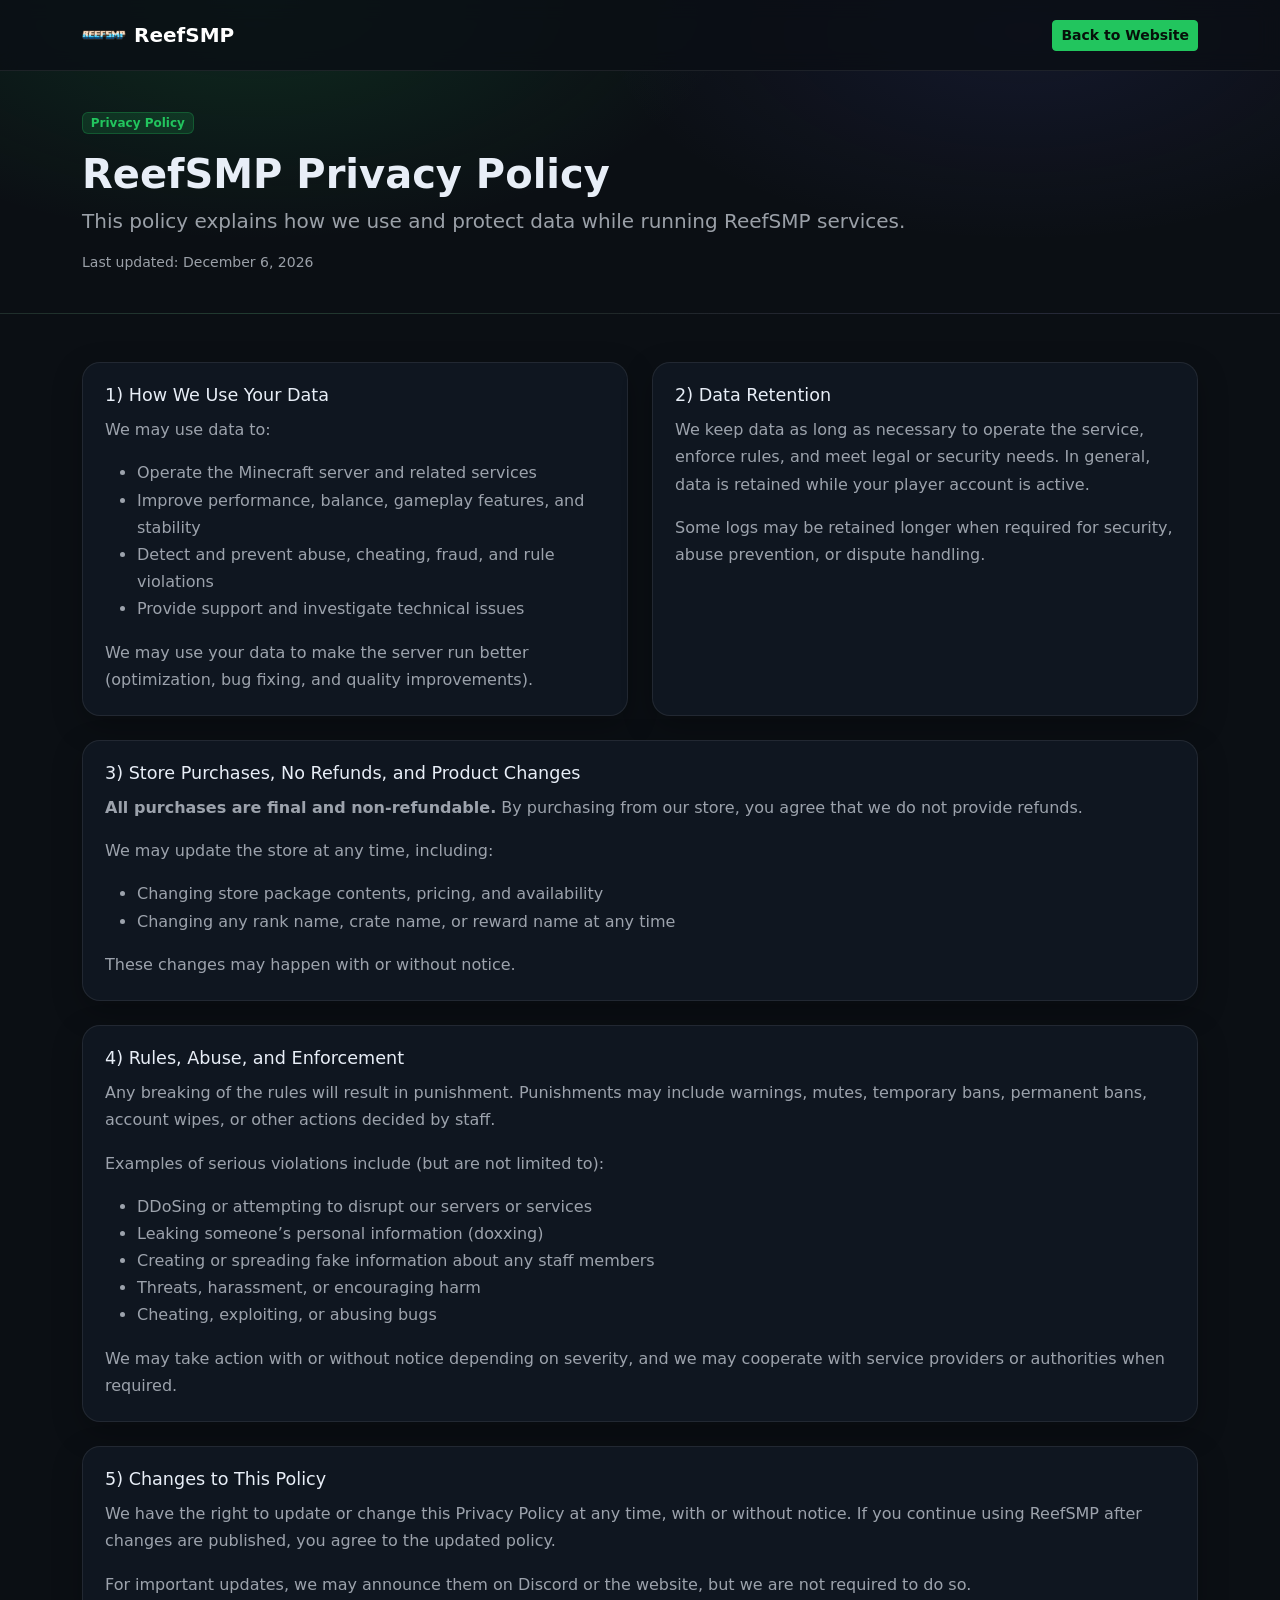
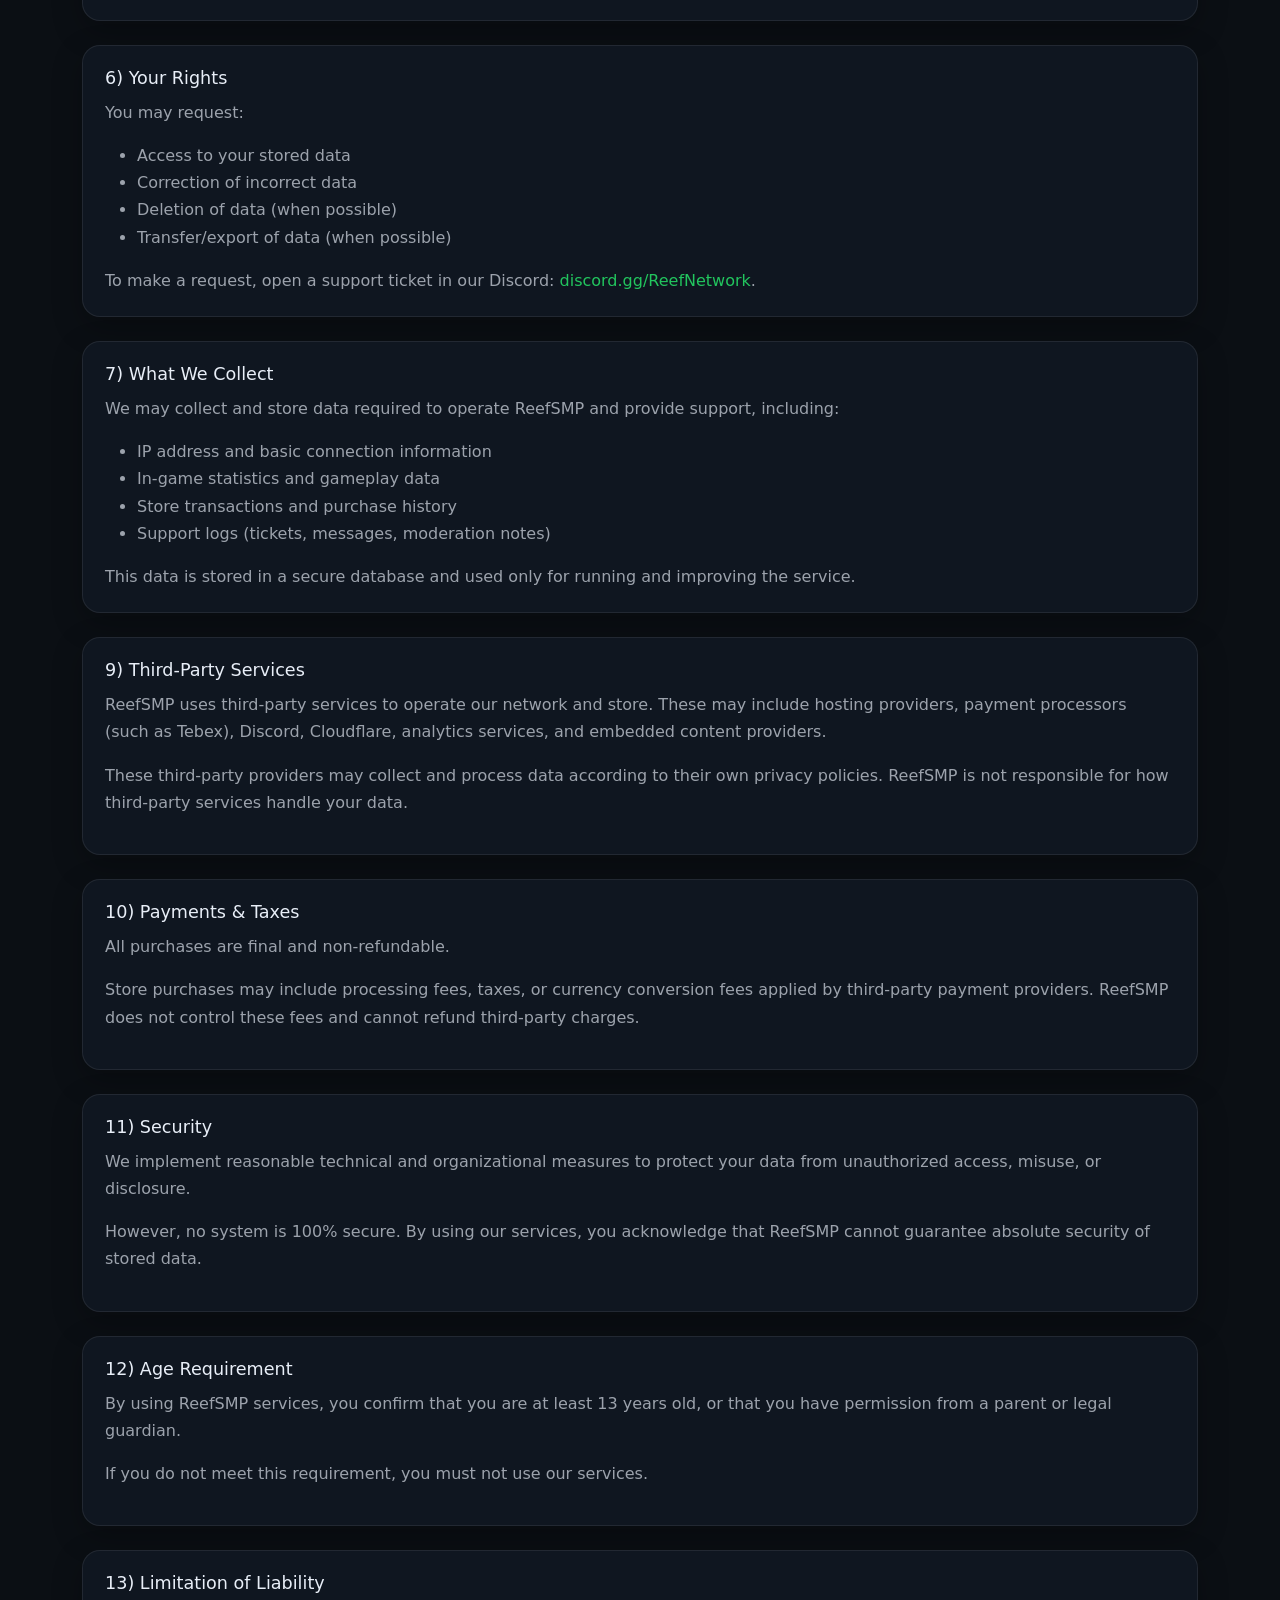
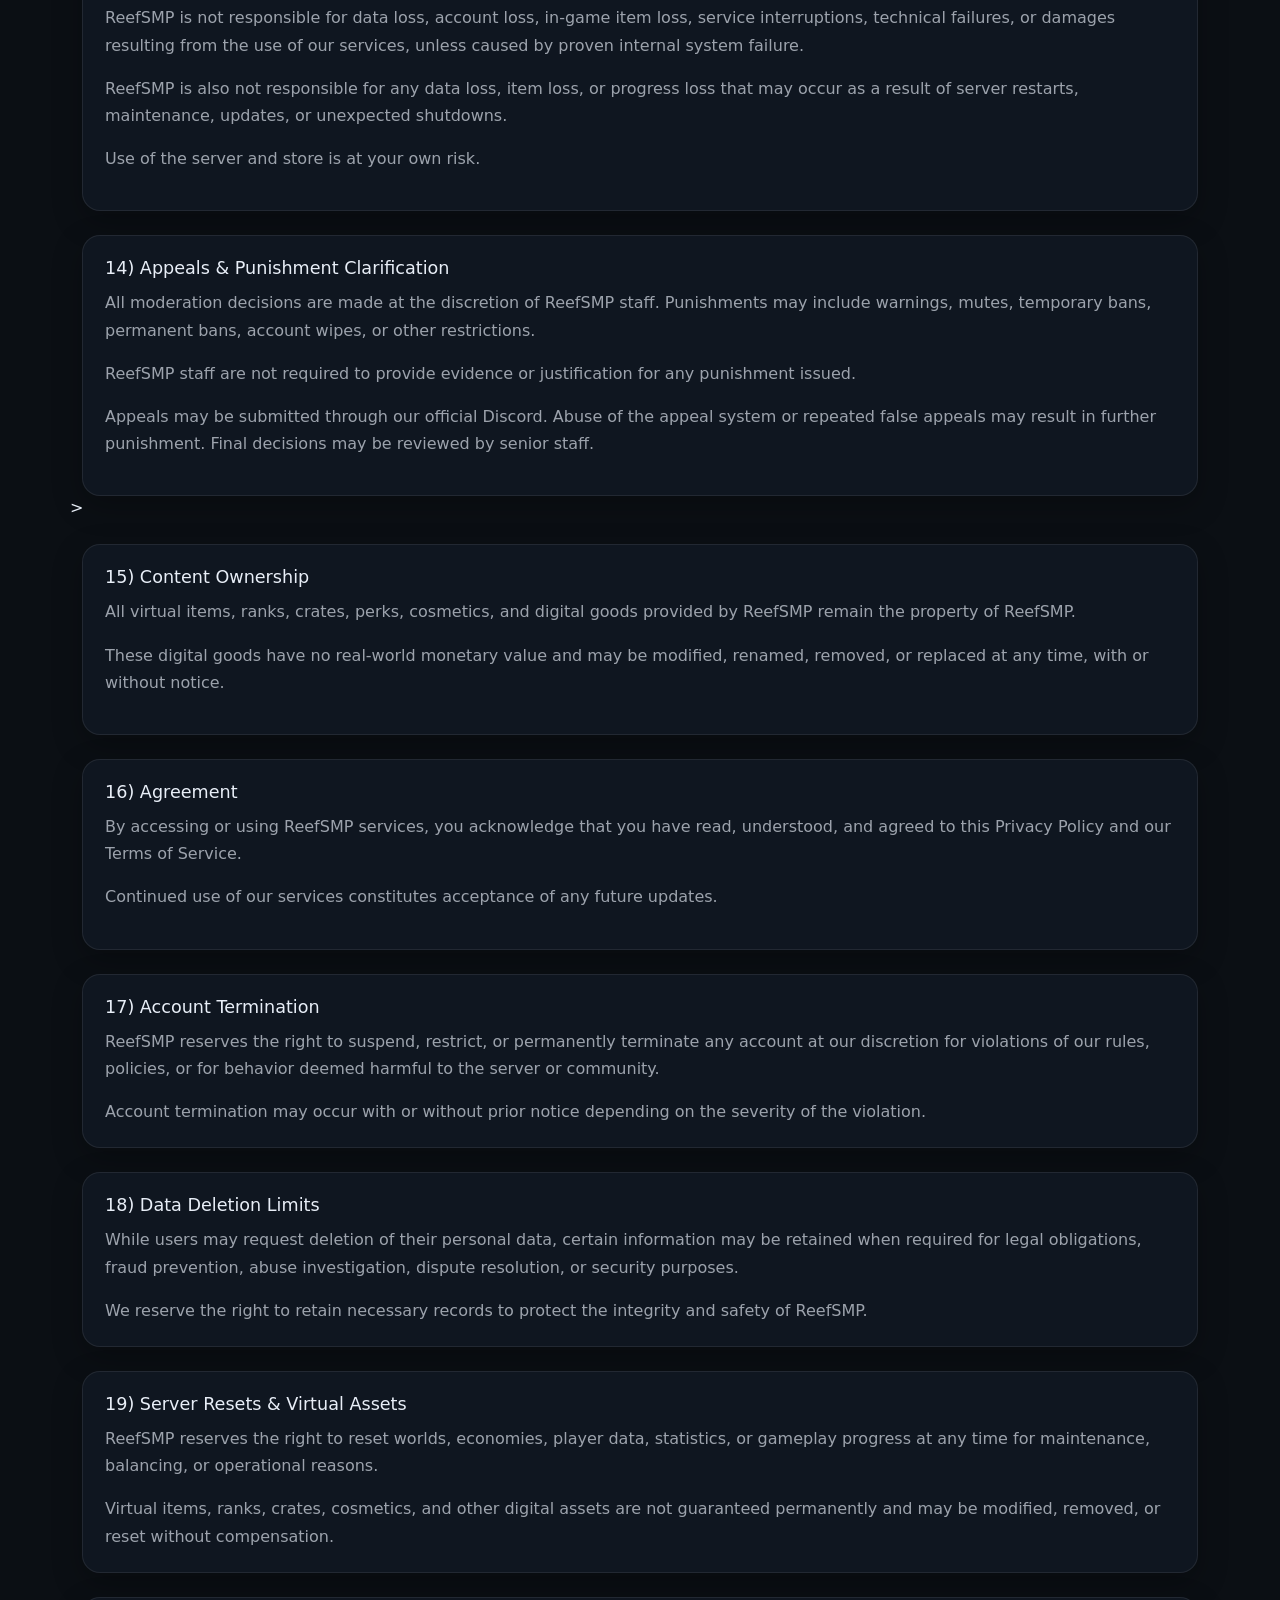
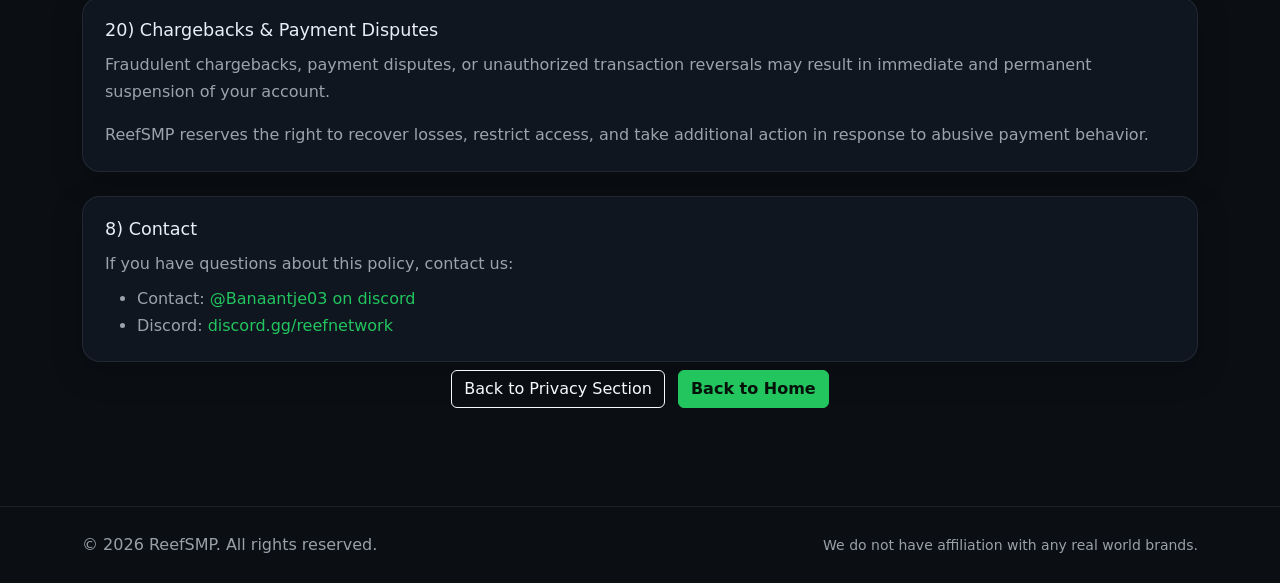
==== PrivacyPolicy.html @ 89f6fa19 "Add files via upload" ====
<!DOCTYPE html>
<html lang="en">
<head>
  <meta charset="UTF-8" />
  <meta name="viewport" content="width=device-width, initial-scale=1" />
  <title>ReefSMP - Privacy Policy</title>
  <meta name="description" content="ReefSMP Privacy Policy - how we collect, use, and protect your data." />
  <link rel="icon" type="image/x-icon" href="favicon.ico" />

  <!-- Bootstrap -->
  <link href="https://cdn.jsdelivr.net/npm/bootstrap@5.3.3/dist/css/bootstrap.min.css" rel="stylesheet"
    integrity="sha384-QWTKZyjpPEjISv5WaRU9OFeRpok6YctnYmDr5pNlyT2bRjXh0JMhjY6hW+ALEwIH" crossorigin="anonymous" />

  <style>
    :root{
      --bg:#0b0f14;
      --card:#0f1620;
      --text:#e8eef7;
      --muted:rgba(232,238,247,.65);
      --border:rgba(255,255,255,.08);
      --accent:#22c55e; /* change accent color here */
    }

    body{
      background: var(--bg);
      color: var(--text);
      font-family: system-ui, -apple-system, Segoe UI, Roboto, Arial, sans-serif;
    }

    .navbar-custom{
      background: rgba(10,14,20,.8);
      backdrop-filter: blur(10px);
      border-bottom: 1px solid var(--border);
    }

    .logo-img{
      width: 44px;
      height: 44px;
      border-radius: 12px;
    }

    .page-header{
      padding: 110px 0 40px;
      background: radial-gradient(800px 400px at 20% 0%, rgba(34,197,94,.15), transparent 60%),
                  radial-gradient(700px 350px at 80% 10%, rgba(99,102,241,.10), transparent 60%);
      border-bottom: 1px solid var(--border);
    }

    .lead-muted{
      color: var(--muted);
    }

    .policy-card{
      background: var(--card);
      border: 1px solid var(--border);
      border-radius: 18px;
      padding: 22px;
      box-shadow: 0 10px 30px rgba(0,0,0,.25);
    }

    .policy-card h3{
      font-size: 1.1rem;
      margin-bottom: 10px;
    }

    .policy-card p, .policy-card li{
      color: var(--muted);
      line-height: 1.7;
    }

    .badge-accent{
      background: rgba(34,197,94,.15);
      color: var(--accent);
      border: 1px solid rgba(34,197,94,.25);
      font-weight: 600;
    }

    a{
      color: var(--accent);
      text-decoration: none;
    }
    a:hover{ text-decoration: underline; }

    .btn-accent{
      background: var(--accent);
      border-color: var(--accent);
      color: #06110a;
      font-weight: 700;
    }
    .btn-accent:hover{
      filter: brightness(.95);
      color: #06110a;
    }

    footer{
      border-top: 1px solid var(--border);
      color: var(--muted);
      padding: 26px 0;
      margin-top: 50px;
    }
  </style>
</head>

<body>
  <!-- Simple Navbar -->
  <nav class="navbar navbar-expand-lg navbar-dark fixed-top navbar-custom">
    <div class="container">
      <a class="navbar-brand d-flex align-items-center gap-2" href="index.html">
        <img src="256x256tblogo.png" class="logo-img" alt="ReefSMP Logo" />
        <span class="fw-bold">ReefSMP</span>
      </a>

    <div class="ms-auto">
      <a class="btn btn-accent btn-sm" href="https://Reefsmp.net">Back to Website</a>
      </div>
    </div>
  </nav>

  <!-- Header -->
  <header class="page-header">
    <div class="container">
      <span class="badge badge-accent mb-3">Privacy Policy</span>
      <h1 class="display-6 fw-bold mb-2">ReefSMP Privacy Policy</h1>
      <p class="lead lead-muted mb-0">
        This policy explains how we use and protect data while running ReefSMP services.
      </p>
      <p class="small lead-muted mt-3 mb-0">
        Last updated: <span id="lastUpdated"></span>
      </p>
    </div>
  </header>

  <!-- Content -->
  <main class="container py-5">
    <div class="row g-4">

      <div class="col-lg-6">
        <div class="policy-card h-100">
          <h3>1) How We Use Your Data</h3>
          <p>We may use data to:</p>
          <ul>
            <li>Operate the Minecraft server and related services</li>
            <li>Improve performance, balance, gameplay features, and stability</li>
            <li>Detect and prevent abuse, cheating, fraud, and rule violations</li>
            <li>Provide support and investigate technical issues</li>
          </ul>
          <p class="mb-0">
            We may use your data to make the server run better (optimization, bug fixing, and quality improvements).
          </p>
        </div>
      </div>

      <div class="col-lg-6">
        <div class="policy-card h-100">
          <h3>2) Data Retention</h3>
          <p>
            We keep data as long as necessary to operate the service, enforce rules, and meet legal or security needs.
            In general, data is retained while your player account is active.
          </p>
          <p class="mb-0">
            Some logs may be retained longer when required for security, abuse prevention, or dispute handling.
          </p>
        </div>
      </div>

      <div class="col-12">
        <div class="policy-card">
          <h3>3) Store Purchases, No Refunds, and Product Changes</h3>
          <p>
            <strong>All purchases are final and non-refundable.</strong>
            By purchasing from our store, you agree that we do not provide refunds.
          </p>
          <p>We may update the store at any time, including:</p>
          <ul>
            <li>Changing store package contents, pricing, and availability</li>
            <li>Changing any rank name, crate name, or reward name at any time</li>
          </ul>
          <p class="mb-0">
            These changes may happen with or without notice.
          </p>
        </div>
      </div>

      <div class="col-12">
        <div class="policy-card">
          <h3>4) Rules, Abuse, and Enforcement</h3>
          <p>
            Any breaking of the rules will result in punishment. Punishments may include warnings, mutes, temporary bans,
            permanent bans, account wipes, or other actions decided by staff.
          </p>
          <p>Examples of serious violations include (but are not limited to):</p>
          <ul>
            <li>DDoSing or attempting to disrupt our servers or services</li>
            <li>Leaking someone’s personal information (doxxing)</li>
            <li>Creating or spreading fake information about any staff members</li>
            <li>Threats, harassment, or encouraging harm</li>
            <li>Cheating, exploiting, or abusing bugs</li>
          </ul>
          <p class="mb-0">
            We may take action with or without notice depending on severity, and we may cooperate with service providers
            or authorities when required.
          </p>
        </div>
      </div>

      <div class="col-12">
        <div class="policy-card">
          <h3>5) Changes to This Policy</h3>
          <p>
            We have the right to update or change this Privacy Policy at any time, with or without notice.
            If you continue using ReefSMP after changes are published, you agree to the updated policy.
          </p>
          <p class="mb-0">
            For important updates, we may announce them on Discord or the website, but we are not required to do so.
          </p>
        </div>
      </div>

      <div class="col-12">
        <div class="policy-card">
          <h3>6) Your Rights</h3>
          <p>You may request:</p>
          <ul>
            <li>Access to your stored data</li>
            <li>Correction of incorrect data</li>
            <li>Deletion of data (when possible)</li>
            <li>Transfer/export of data (when possible)</li>
          </ul>
          <p class="mb-0">
            To make a request, open a support ticket in our Discord:
            <a href="https://discord.gg/reefnetwork" target="_blank" rel="noopener">discord.gg/ReefNetwork</a>.
          </p>
        </div>
      </div>

      <!-- COLLECT DATA IS LAST -->
      <div class="col-12">
        <div class="policy-card">
          <h3>7) What We Collect</h3>
          <p>
            We may collect and store data required to operate ReefSMP and provide support, including:
          </p>
          <ul>
            <li>IP address and basic connection information</li>
            <li>In-game statistics and gameplay data</li>
            <li>Store transactions and purchase history</li>
            <li>Support logs (tickets, messages, moderation notes)</li>
          </ul>
          <p class="mb-0">
            This data is stored in a secure database and used only for running and improving the service.
          </p>
        </div>
      </div>

<!-- Third-Party Services -->
<div class="col-12">
    <div class="policy-card">
        <h3>9) Third-Party Services</h3>
        <p>
            ReefSMP uses third-party services to operate our network and store. These may include
            hosting providers, payment processors (such as Tebex), Discord, Cloudflare,
            analytics services, and embedded content providers.
        </p>
        <p>
            These third-party providers may collect and process data according to their own privacy policies.
            ReefSMP is not responsible for how third-party services handle your data.
        </p>
    </div>
</div>

<!-- Payments & Taxes -->
<div class="col-12">
    <div class="policy-card">
        <h3>10) Payments & Taxes</h3>
        <p>
            All purchases are final and non-refundable.
        </p>
        <p>
            Store purchases may include processing fees, taxes, or currency conversion fees
            applied by third-party payment providers. ReefSMP does not control these fees
            and cannot refund third-party charges.
        </p>
    </div>
</div>

<!-- Security -->
<div class="col-12">
    <div class="policy-card">
        <h3>11) Security</h3>
        <p>
            We implement reasonable technical and organizational measures to protect your data
            from unauthorized access, misuse, or disclosure.
        </p>
        <p>
            However, no system is 100% secure. By using our services, you acknowledge that
            ReefSMP cannot guarantee absolute security of stored data.
        </p>
    </div>
</div>

<!-- Age Requirement -->
<div class="col-12">
    <div class="policy-card">
        <h3>12) Age Requirement</h3>
        <p>
            By using ReefSMP services, you confirm that you are at least 13 years old,
            or that you have permission from a parent or legal guardian.
        </p>
        <p>
            If you do not meet this requirement, you must not use our services.
        </p>
    </div>
</div>

<!-- Limitation of Liability -->
<div class="col-12">
    <div class="policy-card">
        <h3>13) Limitation of Liability</h3>
        <p>
            ReefSMP is not responsible for data loss, account loss, in-game item loss,
            service interruptions, technical failures, or damages resulting from the use
            of our services, unless caused by proven internal system failure.
        </p>
        <p>
            ReefSMP is also not responsible for any data loss, item loss, or progress loss
            that may occur as a result of server restarts, maintenance, updates, or
            unexpected shutdowns.
        </p>
        <p>
            Use of the server and store is at your own risk.
        </p>
    </div>
</div>

<!-- Appeal Clarification -->
<div class="col-12">
    <div class="policy-card">
        <h3>14) Appeals & Punishment Clarification</h3>
        <p>
            All moderation decisions are made at the discretion of ReefSMP staff.
            Punishments may include warnings, mutes, temporary bans, permanent bans,
            account wipes, or other restrictions.
        </p>
        <p>
            ReefSMP staff are not required to provide evidence or justification for any punishment issued.
        </p>
        <p>
            Appeals may be submitted through our official Discord.
            Abuse of the appeal system or repeated false appeals may result in further punishment.
            Final decisions may be reviewed by senior staff.
        </p>
    </div>
</div>>

<!-- Content Ownership -->
<div class="col-12">
    <div class="policy-card">
        <h3>15) Content Ownership</h3>
        <p>
            All virtual items, ranks, crates, perks, cosmetics, and digital goods
            provided by ReefSMP remain the property of ReefSMP.
        </p>
        <p>
            These digital goods have no real-world monetary value and may be modified,
            renamed, removed, or replaced at any time, with or without notice.
        </p>
    </div>
</div>

<!-- Agreement -->
<div class="col-12">
    <div class="policy-card">
        <h3>16) Agreement</h3>
        <p>
            By accessing or using ReefSMP services, you acknowledge that you have read,
            understood, and agreed to this Privacy Policy and our Terms of Service.
        </p>
        <p>
            Continued use of our services constitutes acceptance of any future updates.
        </p>
    </div>
</div>

<!-- Account Termination Clause -->
<div class="col-12">
    <div class="policy-card">
        <h3>17) Account Termination</h3>
        <p>
            ReefSMP reserves the right to suspend, restrict, or permanently terminate
            any account at our discretion for violations of our rules, policies,
            or for behavior deemed harmful to the server or community.
        </p>
        <p class="mb-0">
            Account termination may occur with or without prior notice depending on the severity of the violation.
        </p>
    </div>
</div>

<!-- Data Deletion Limits -->
<div class="col-12">
    <div class="policy-card">
        <h3>18) Data Deletion Limits</h3>
        <p>
            While users may request deletion of their personal data, certain information
            may be retained when required for legal obligations, fraud prevention,
            abuse investigation, dispute resolution, or security purposes.
        </p>
        <p class="mb-0">
            We reserve the right to retain necessary records to protect the integrity and safety of ReefSMP.
        </p>
    </div>
</div>

<!-- Server Resets / Virtual Asset Disclaimer -->
<div class="col-12">
    <div class="policy-card">
        <h3>19) Server Resets & Virtual Assets</h3>
        <p>
            ReefSMP reserves the right to reset worlds, economies, player data,
            statistics, or gameplay progress at any time for maintenance,
            balancing, or operational reasons.
        </p>
        <p class="mb-0">
            Virtual items, ranks, crates, cosmetics, and other digital assets are not guaranteed permanently
            and may be modified, removed, or reset without compensation.
        </p>
    </div>
</div>

<!-- Chargebacks Protection -->
<div class="col-12">
    <div class="policy-card">
        <h3>20) Chargebacks & Payment Disputes</h3>
        <p>
            Fraudulent chargebacks, payment disputes, or unauthorized transaction reversals
            may result in immediate and permanent suspension of your account.
        </p>
        <p class="mb-0">
            ReefSMP reserves the right to recover losses, restrict access,
            and take additional action in response to abusive payment behavior.
        </p>
    </div>
</div>

      <div class="col-12">
        <div class="policy-card">
          <h3>8) Contact</h3>
          <p class="mb-2">If you have questions about this policy, contact us:</p>
          <ul class="mb-0">
            <li>Contact: <a href="https://discord.gg/reefnetwork">@Banaantje03 on discord</a></li>
            <li>Discord: <a href="https://discord.gg/reefnetwork" target="_blank" rel="noopener">discord.gg/reefnetwork</a></li>
          </ul>
        </div>
      </div>

      <div class="col-12 text-center mt-2">
        <a class="btn btn-outline-light me-2" href="index.html#privacy">Back to Privacy Section</a>
        <a class="btn btn-accent" href="index.html">Back to Home</a>
      </div>

    </div>
  </main>

  <footer>
    <div class="container d-flex flex-column flex-md-row justify-content-between align-items-center gap-2">
      <div>© 2026 ReefSMP. All rights reserved.</div>
      <div class="small">We do not have affiliation with any real world brands.</div>
    </div>
  </footer>

  <script>
    const d = new Date();
    const opts = { year: 'numeric', month: 'long', day: 'numeric' };
    document.getElementById('lastUpdated').textContent = d.toLocaleDateString(undefined, opts);
  </script>

  <script src="https://cdn.jsdelivr.net/npm/bootstrap@5.3.3/dist/js/bootstrap.bundle.min.js"
    integrity="sha384-YvpcrYf0tY3lHB60NNkmXc5s9fDVZLESaAA55NDzOxhy9GkcIdslK1eN7N6jIeHz"
    crossorigin="anonymous"></script>
<script defer src="https://static.cloudflareinsights.com/beacon.min.js/v8c78df7c7c0f484497ecbca7046644da1771523124516" integrity="sha512-8DS7rgIrAmghBFwoOTujcf6D9rXvH8xm8JQ1Ja01h9QX8EzXldiszufYa4IFfKdLUKTTrnSFXLDkUEOTrZQ8Qg==" data-cf-beacon='{"version":"2024.11.0","token":"279ba35708d74a8dbab5d658e4a09ce2","r":1,"server_timing":{"name":{"cfCacheStatus":true,"cfEdge":true,"cfExtPri":true,"cfL4":true,"cfOrigin":true,"cfSpeedBrain":true},"location_startswith":null}}' crossorigin="anonymous"></script>
</body>
</html>
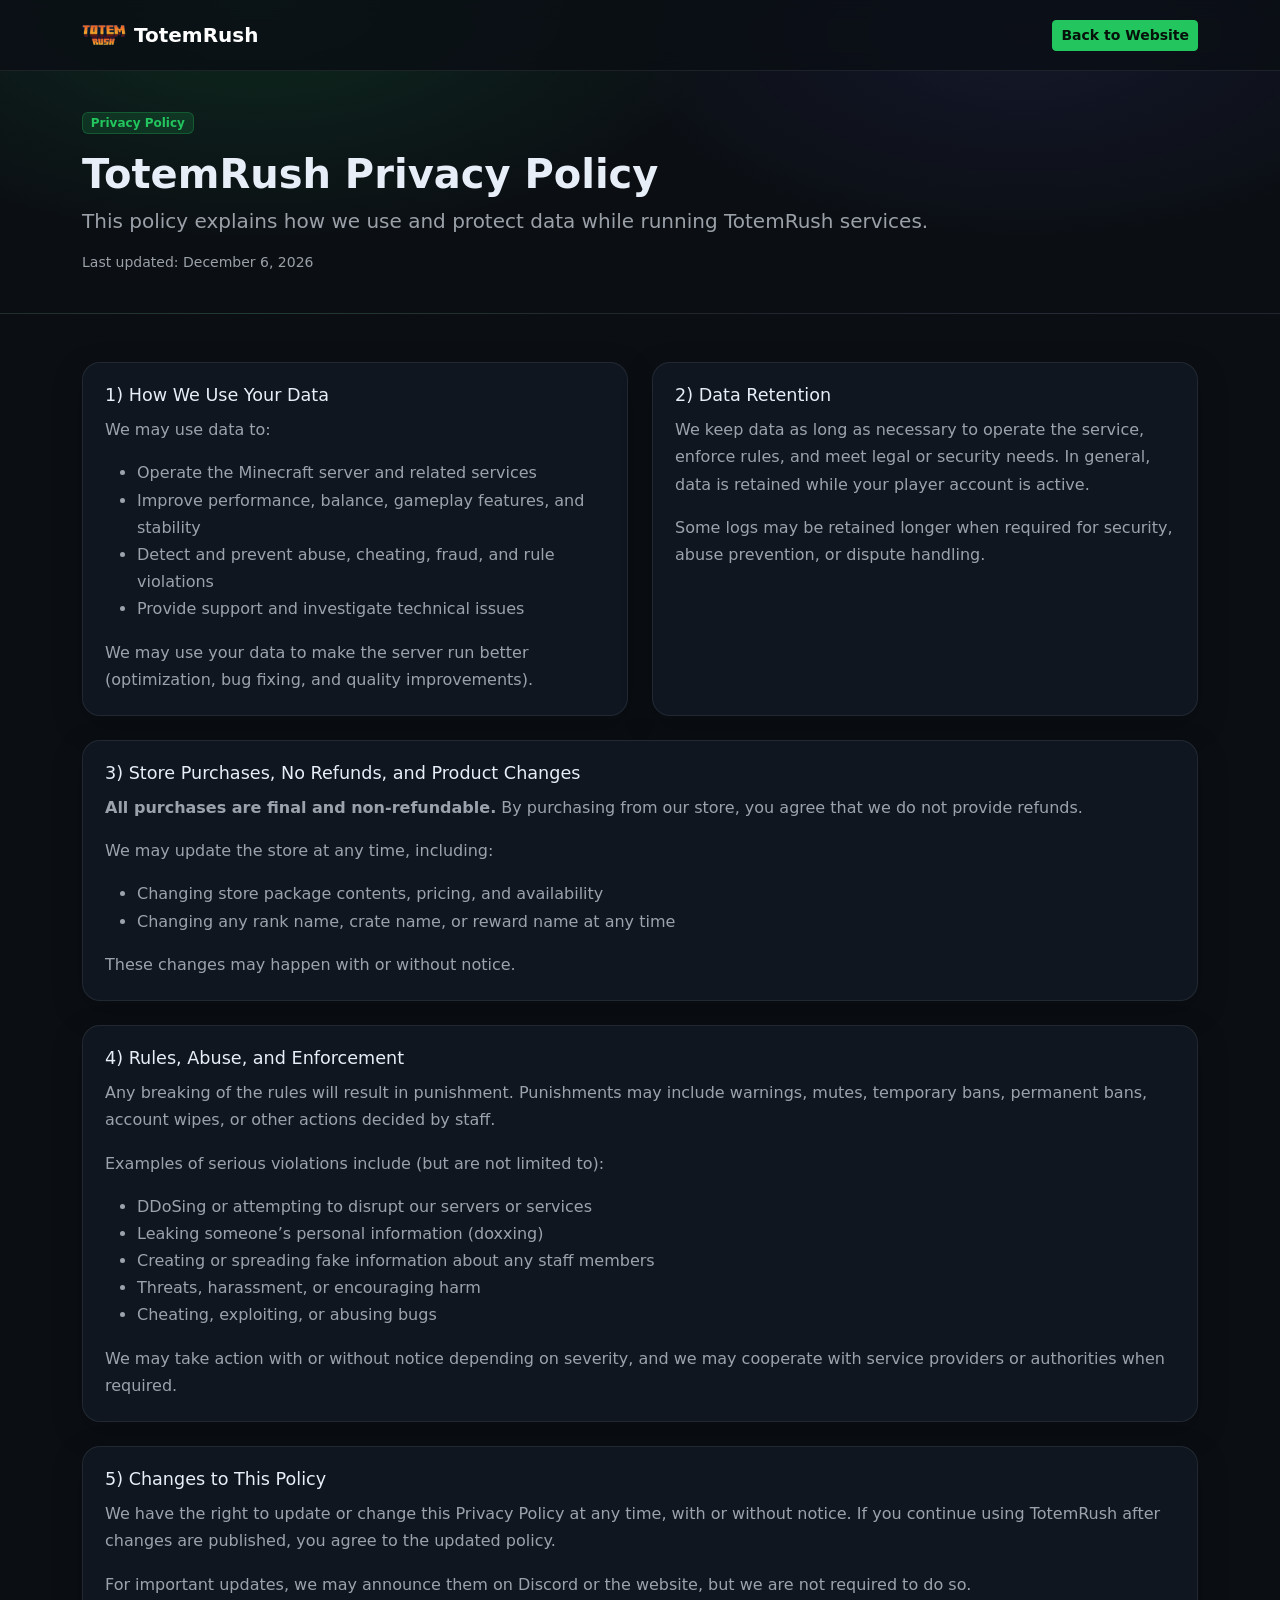
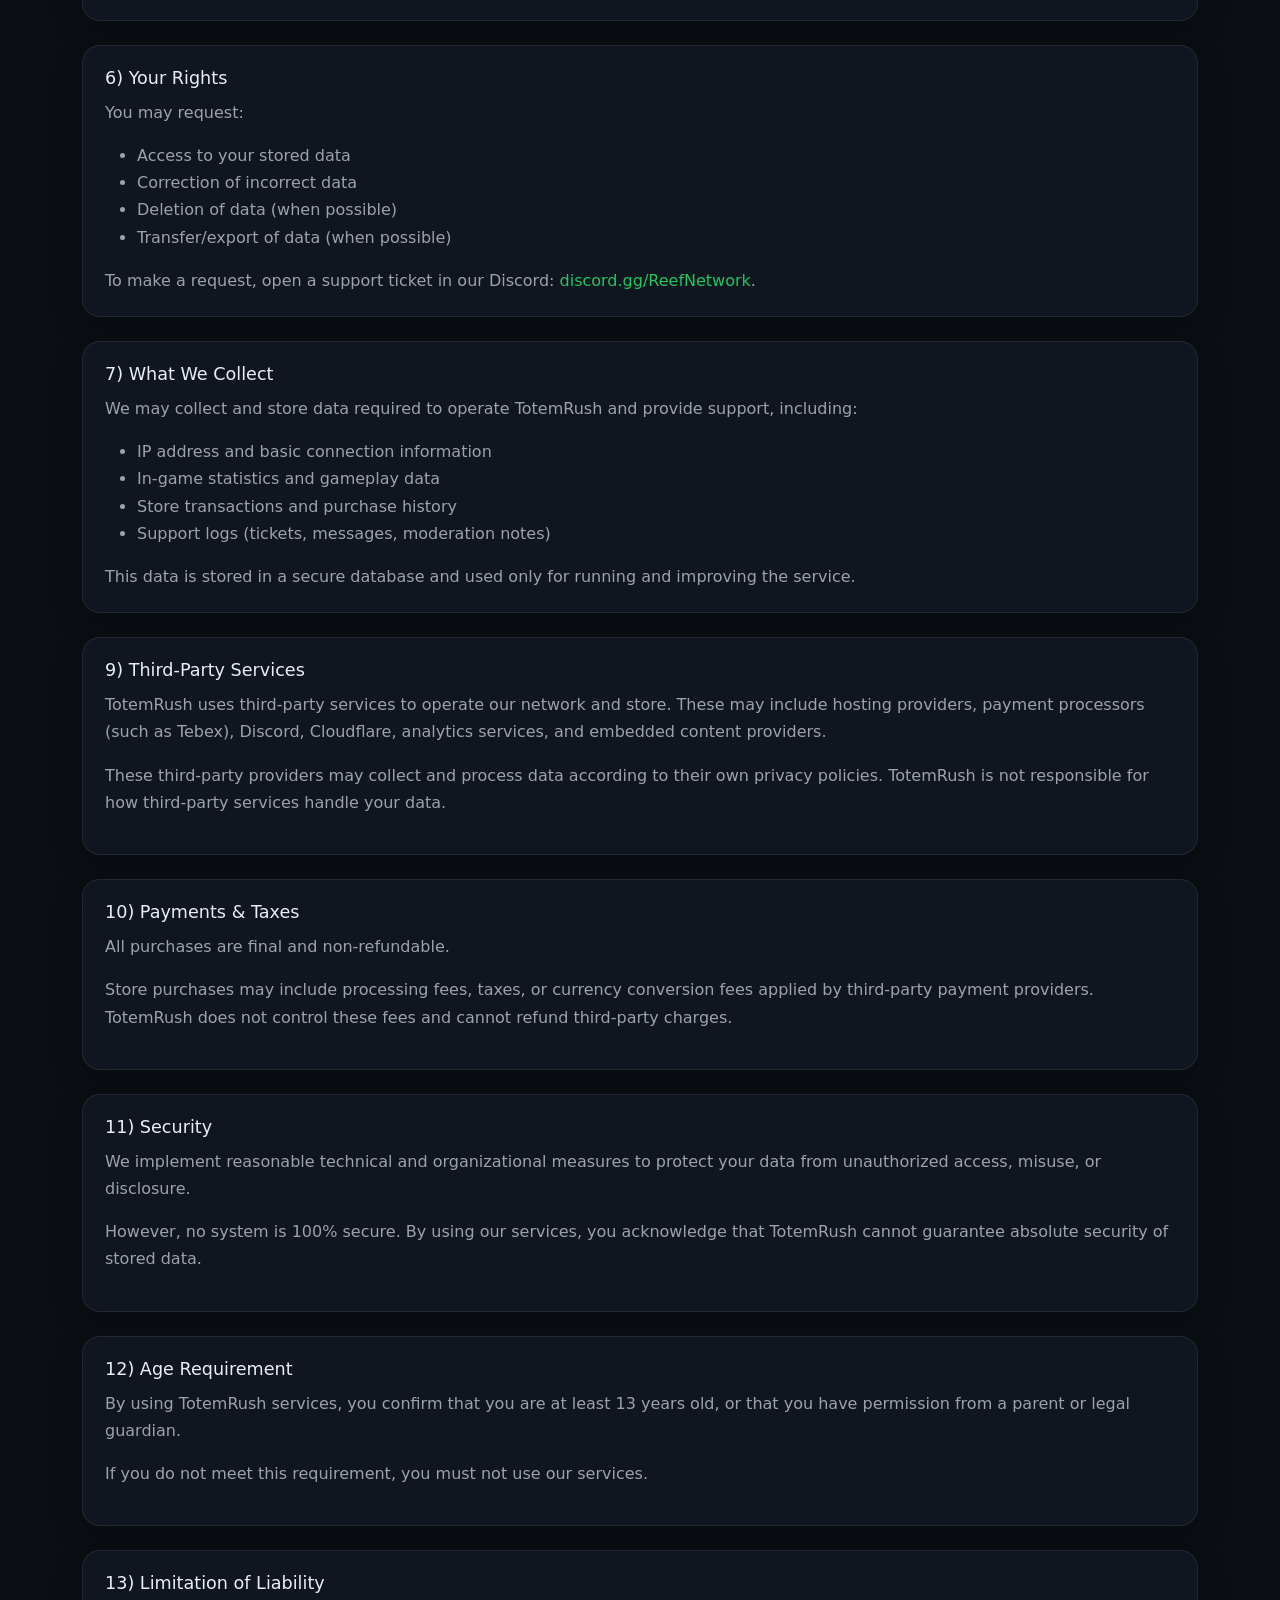
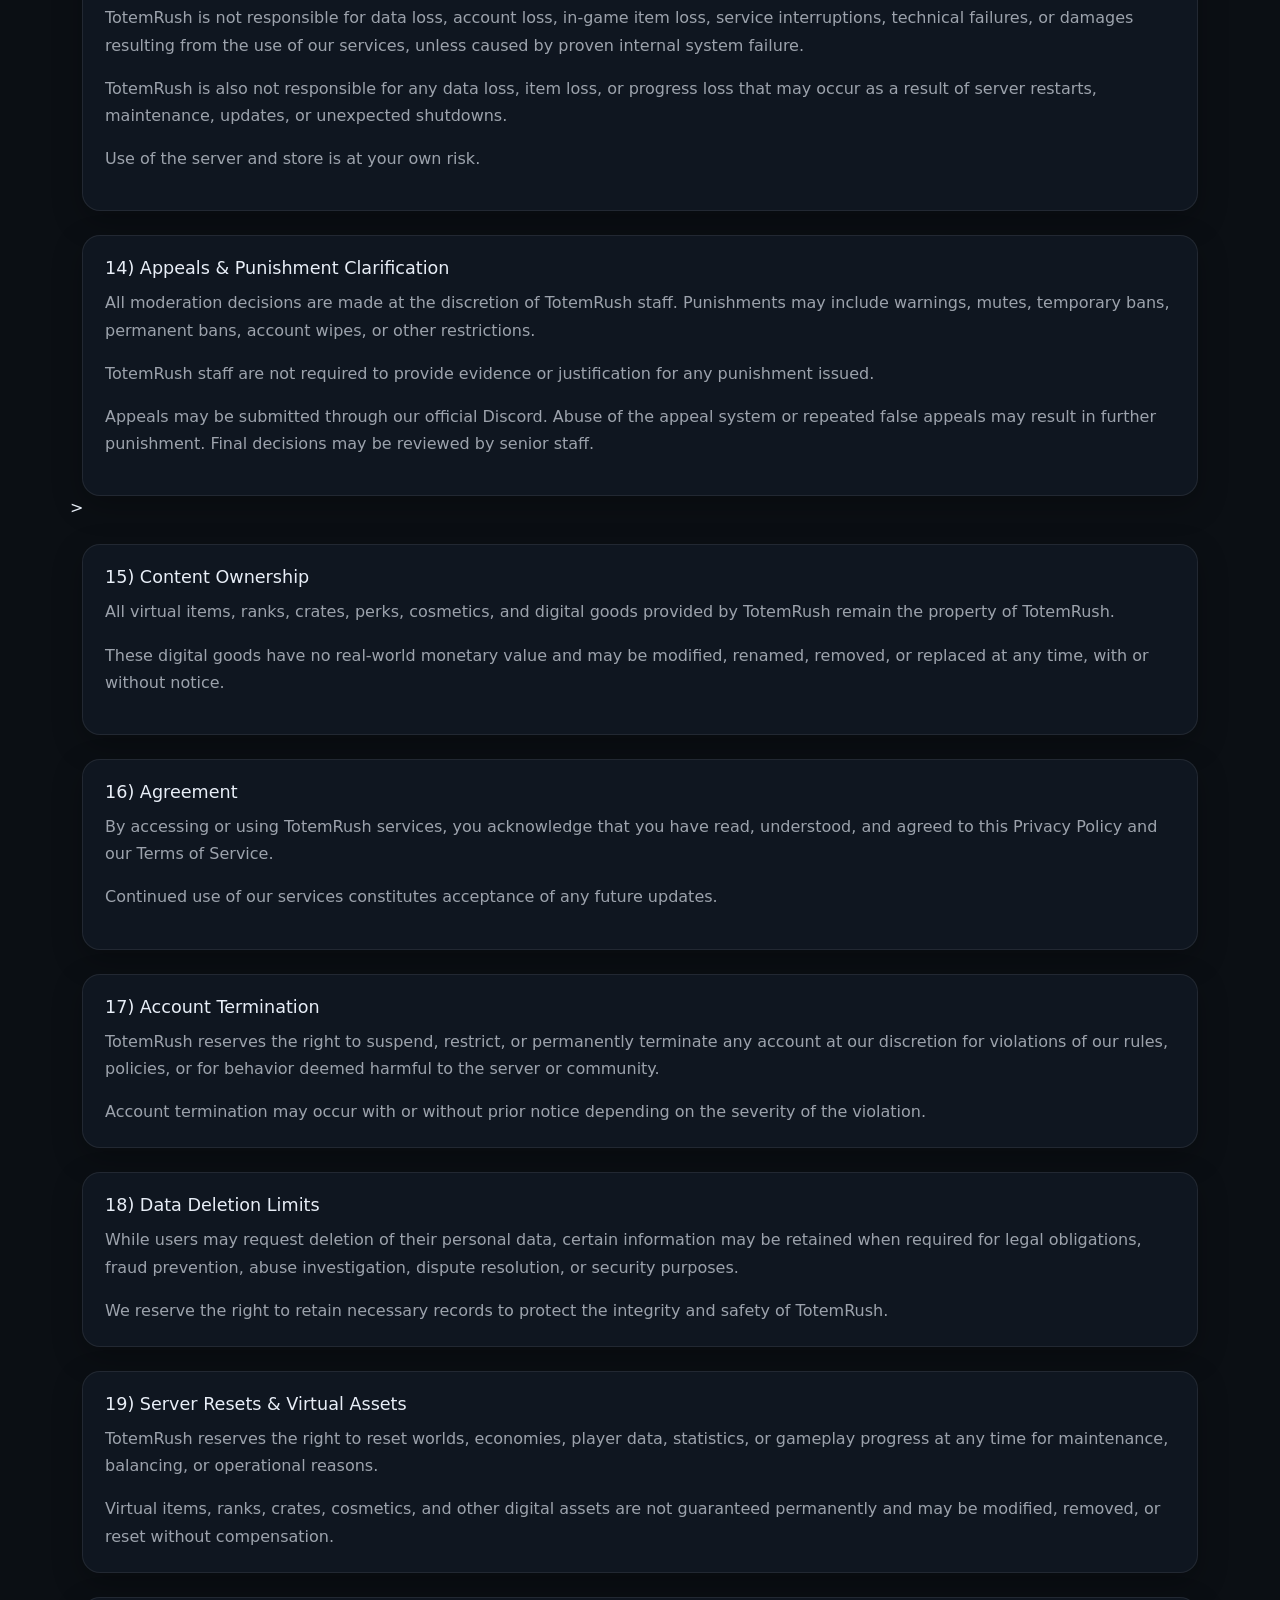
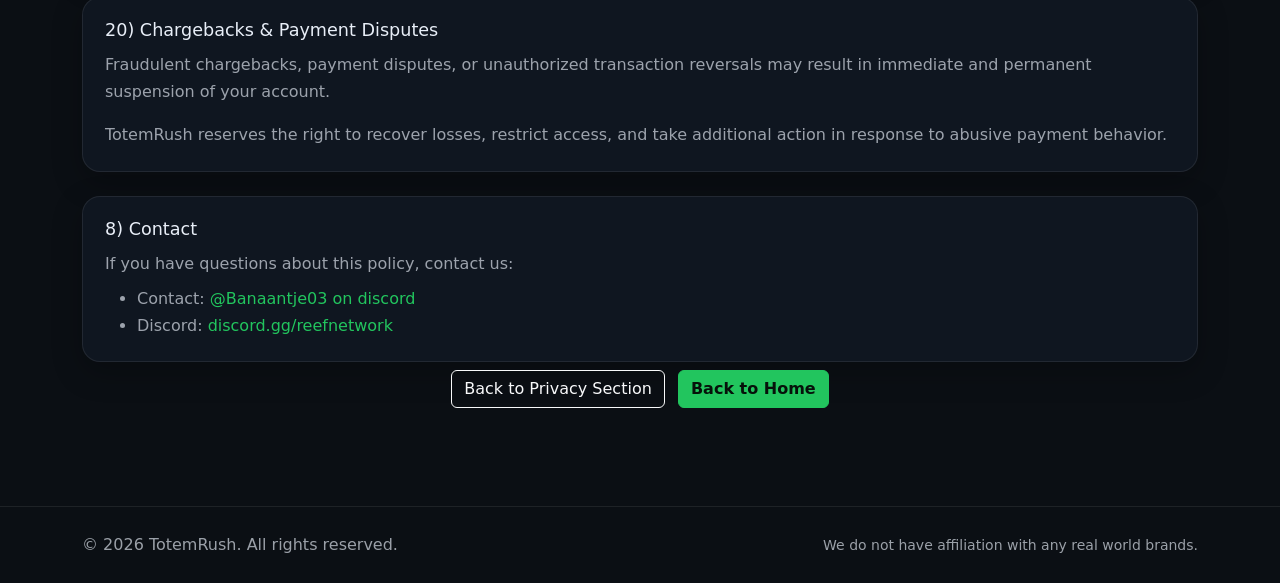
==== commit 5b1107ec: "Update PrivacyPolicy.html" ====
--- a/PrivacyPolicy.html
+++ b/PrivacyPolicy.html
@@ -3,8 +3,8 @@
 <head>
   <meta charset="UTF-8" />
   <meta name="viewport" content="width=device-width, initial-scale=1" />
-  <title>ReefSMP - Privacy Policy</title>
-  <meta name="description" content="ReefSMP Privacy Policy - how we collect, use, and protect your data." />
+  <title>TotemRush - Privacy Policy</title>
+  <meta name="description" content="TotemRush Privacy Policy - how we collect, use, and protect your data." />
   <link rel="icon" type="image/x-icon" href="favicon.ico" />
 
   <!-- Bootstrap -->
@@ -106,12 +106,12 @@
   <nav class="navbar navbar-expand-lg navbar-dark fixed-top navbar-custom">
     <div class="container">
       <a class="navbar-brand d-flex align-items-center gap-2" href="index.html">
-        <img src="256x256tblogo.png" class="logo-img" alt="ReefSMP Logo" />
-        <span class="fw-bold">ReefSMP</span>
+        <img src="256x256tblogo.png" class="logo-img" alt="TotemRush Logo" />
+        <span class="fw-bold">TotemRush</span>
       </a>
 
     <div class="ms-auto">
-      <a class="btn btn-accent btn-sm" href="https://Reefsmp.net">Back to Website</a>
+      <a class="btn btn-accent btn-sm" href="https://TotemRush.net">Back to Website</a>
       </div>
     </div>
   </nav>
@@ -120,9 +120,9 @@
   <header class="page-header">
     <div class="container">
       <span class="badge badge-accent mb-3">Privacy Policy</span>
-      <h1 class="display-6 fw-bold mb-2">ReefSMP Privacy Policy</h1>
+      <h1 class="display-6 fw-bold mb-2">TotemRush Privacy Policy</h1>
       <p class="lead lead-muted mb-0">
-        This policy explains how we use and protect data while running ReefSMP services.
+        This policy explains how we use and protect data while running TotemRush services.
       </p>
       <p class="small lead-muted mt-3 mb-0">
         Last updated: <span id="lastUpdated"></span>
@@ -208,7 +208,7 @@
           <h3>5) Changes to This Policy</h3>
           <p>
             We have the right to update or change this Privacy Policy at any time, with or without notice.
-            If you continue using ReefSMP after changes are published, you agree to the updated policy.
+            If you continue using TotemRush after changes are published, you agree to the updated policy.
           </p>
           <p class="mb-0">
             For important updates, we may announce them on Discord or the website, but we are not required to do so.
@@ -238,7 +238,7 @@
         <div class="policy-card">
           <h3>7) What We Collect</h3>
           <p>
-            We may collect and store data required to operate ReefSMP and provide support, including:
+            We may collect and store data required to operate TotemRush and provide support, including:
           </p>
           <ul>
             <li>IP address and basic connection information</li>
@@ -257,13 +257,13 @@
     <div class="policy-card">
         <h3>9) Third-Party Services</h3>
         <p>
-            ReefSMP uses third-party services to operate our network and store. These may include
+            TotemRush uses third-party services to operate our network and store. These may include
             hosting providers, payment processors (such as Tebex), Discord, Cloudflare,
             analytics services, and embedded content providers.
         </p>
         <p>
             These third-party providers may collect and process data according to their own privacy policies.
-            ReefSMP is not responsible for how third-party services handle your data.
+            TotemRush is not responsible for how third-party services handle your data.
         </p>
     </div>
 </div>
@@ -277,7 +277,7 @@
         </p>
         <p>
             Store purchases may include processing fees, taxes, or currency conversion fees
-            applied by third-party payment providers. ReefSMP does not control these fees
+            applied by third-party payment providers. TotemRush does not control these fees
             and cannot refund third-party charges.
         </p>
     </div>
@@ -293,7 +293,7 @@
         </p>
         <p>
             However, no system is 100% secure. By using our services, you acknowledge that
-            ReefSMP cannot guarantee absolute security of stored data.
+            TotemRush cannot guarantee absolute security of stored data.
         </p>
     </div>
 </div>
@@ -303,7 +303,7 @@
     <div class="policy-card">
         <h3>12) Age Requirement</h3>
         <p>
-            By using ReefSMP services, you confirm that you are at least 13 years old,
+            By using TotemRush services, you confirm that you are at least 13 years old,
             or that you have permission from a parent or legal guardian.
         </p>
         <p>
@@ -317,12 +317,12 @@
     <div class="policy-card">
         <h3>13) Limitation of Liability</h3>
         <p>
-            ReefSMP is not responsible for data loss, account loss, in-game item loss,
+            TotemRush is not responsible for data loss, account loss, in-game item loss,
             service interruptions, technical failures, or damages resulting from the use
             of our services, unless caused by proven internal system failure.
         </p>
         <p>
-            ReefSMP is also not responsible for any data loss, item loss, or progress loss
+            TotemRush is also not responsible for any data loss, item loss, or progress loss
             that may occur as a result of server restarts, maintenance, updates, or
             unexpected shutdowns.
         </p>
@@ -337,12 +337,12 @@
     <div class="policy-card">
         <h3>14) Appeals & Punishment Clarification</h3>
         <p>
-            All moderation decisions are made at the discretion of ReefSMP staff.
+            All moderation decisions are made at the discretion of TotemRush staff.
             Punishments may include warnings, mutes, temporary bans, permanent bans,
             account wipes, or other restrictions.
         </p>
         <p>
-            ReefSMP staff are not required to provide evidence or justification for any punishment issued.
+            TotemRush staff are not required to provide evidence or justification for any punishment issued.
         </p>
         <p>
             Appeals may be submitted through our official Discord.
@@ -358,7 +358,7 @@
         <h3>15) Content Ownership</h3>
         <p>
             All virtual items, ranks, crates, perks, cosmetics, and digital goods
-            provided by ReefSMP remain the property of ReefSMP.
+            provided by TotemRush remain the property of TotemRush.
         </p>
         <p>
             These digital goods have no real-world monetary value and may be modified,
@@ -372,7 +372,7 @@
     <div class="policy-card">
         <h3>16) Agreement</h3>
         <p>
-            By accessing or using ReefSMP services, you acknowledge that you have read,
+            By accessing or using TotemRush services, you acknowledge that you have read,
             understood, and agreed to this Privacy Policy and our Terms of Service.
         </p>
         <p>
@@ -386,7 +386,7 @@
     <div class="policy-card">
         <h3>17) Account Termination</h3>
         <p>
-            ReefSMP reserves the right to suspend, restrict, or permanently terminate
+            TotemRush reserves the right to suspend, restrict, or permanently terminate
             any account at our discretion for violations of our rules, policies,
             or for behavior deemed harmful to the server or community.
         </p>
@@ -406,7 +406,7 @@
             abuse investigation, dispute resolution, or security purposes.
         </p>
         <p class="mb-0">
-            We reserve the right to retain necessary records to protect the integrity and safety of ReefSMP.
+            We reserve the right to retain necessary records to protect the integrity and safety of TotemRush.
         </p>
     </div>
 </div>
@@ -416,7 +416,7 @@
     <div class="policy-card">
         <h3>19) Server Resets & Virtual Assets</h3>
         <p>
-            ReefSMP reserves the right to reset worlds, economies, player data,
+            TotemRush reserves the right to reset worlds, economies, player data,
             statistics, or gameplay progress at any time for maintenance,
             balancing, or operational reasons.
         </p>
@@ -436,7 +436,7 @@
             may result in immediate and permanent suspension of your account.
         </p>
         <p class="mb-0">
-            ReefSMP reserves the right to recover losses, restrict access,
+            TotemRush reserves the right to recover losses, restrict access,
             and take additional action in response to abusive payment behavior.
         </p>
     </div>
@@ -463,7 +463,7 @@
 
   <footer>
     <div class="container d-flex flex-column flex-md-row justify-content-between align-items-center gap-2">
-      <div>© 2026 ReefSMP. All rights reserved.</div>
+      <div>© 2026 TotemRush. All rights reserved.</div>
       <div class="small">We do not have affiliation with any real world brands.</div>
     </div>
   </footer>
@@ -479,4 +479,4 @@
     crossorigin="anonymous"></script>
 <script defer src="https://static.cloudflareinsights.com/beacon.min.js/v8c78df7c7c0f484497ecbca7046644da1771523124516" integrity="sha512-8DS7rgIrAmghBFwoOTujcf6D9rXvH8xm8JQ1Ja01h9QX8EzXldiszufYa4IFfKdLUKTTrnSFXLDkUEOTrZQ8Qg==" data-cf-beacon='{"version":"2024.11.0","token":"279ba35708d74a8dbab5d658e4a09ce2","r":1,"server_timing":{"name":{"cfCacheStatus":true,"cfEdge":true,"cfExtPri":true,"cfL4":true,"cfOrigin":true,"cfSpeedBrain":true},"location_startswith":null}}' crossorigin="anonymous"></script>
 </body>
-</html>+</html>
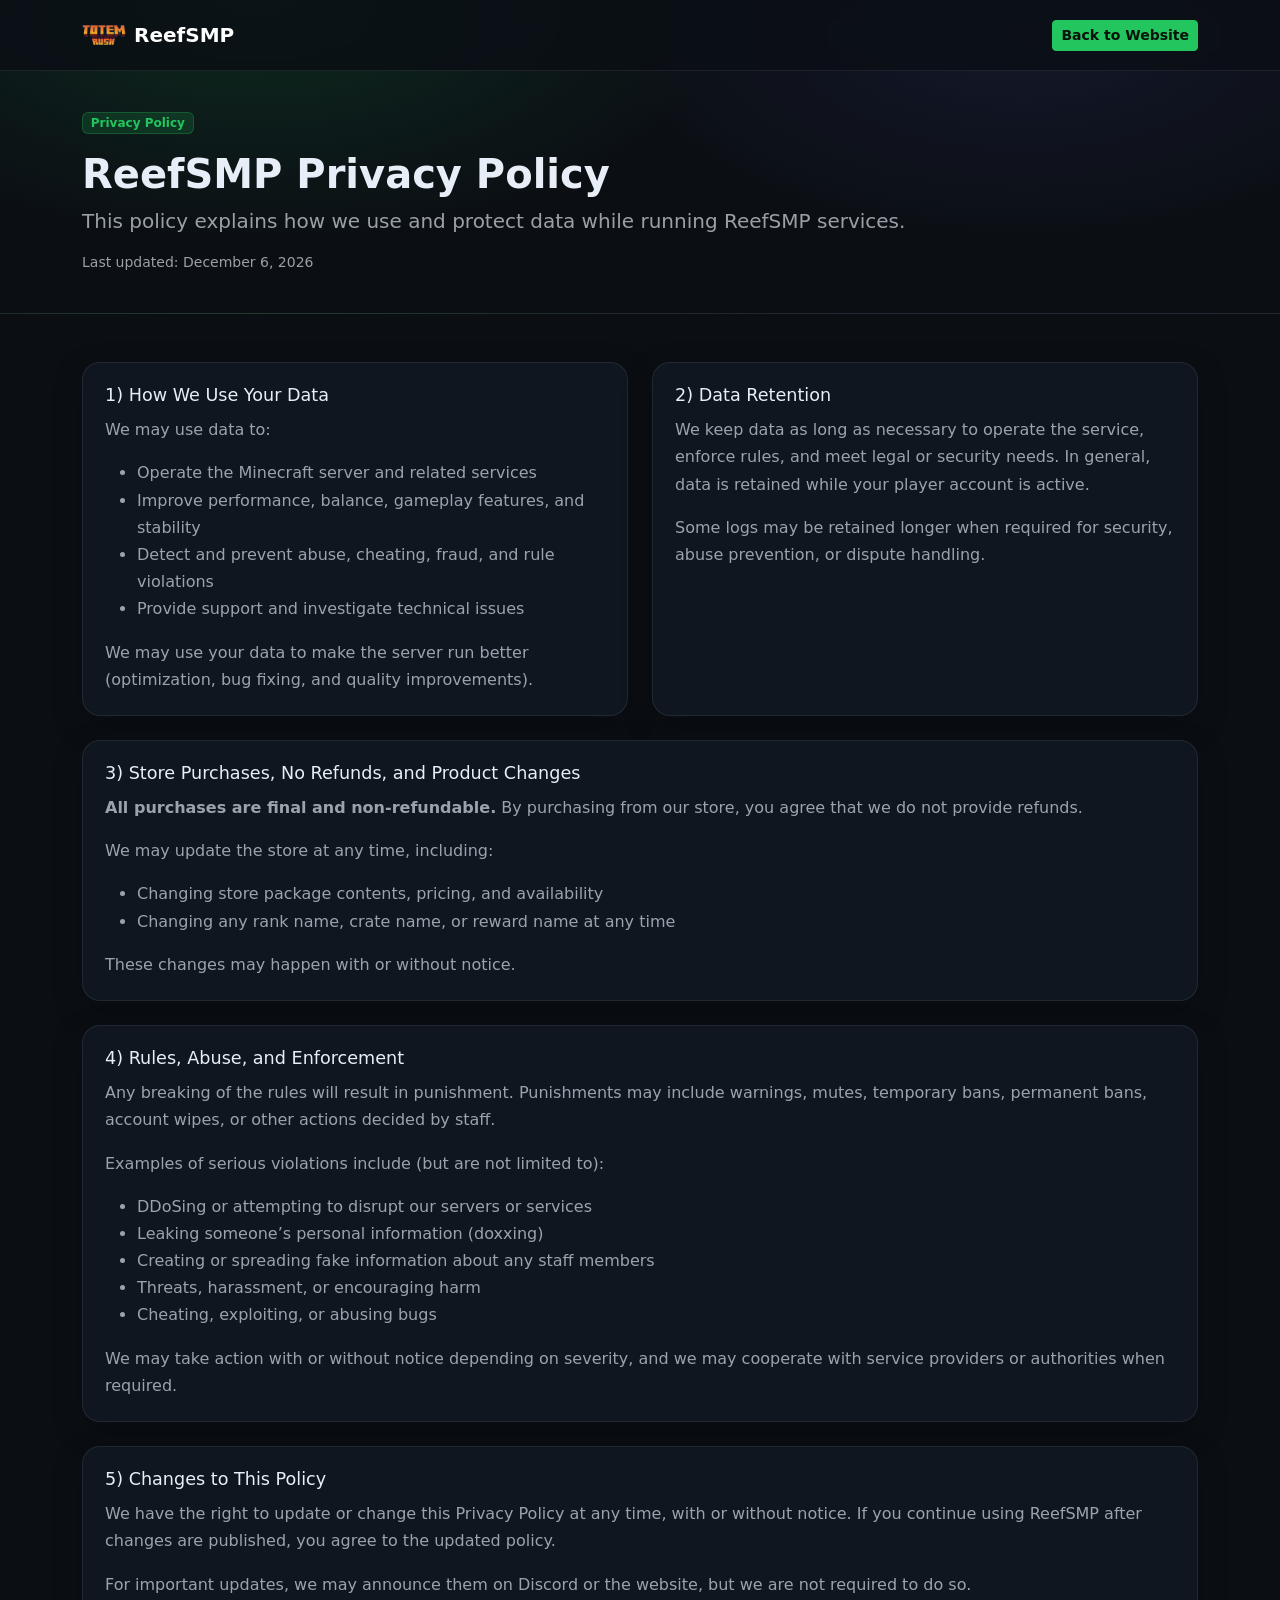
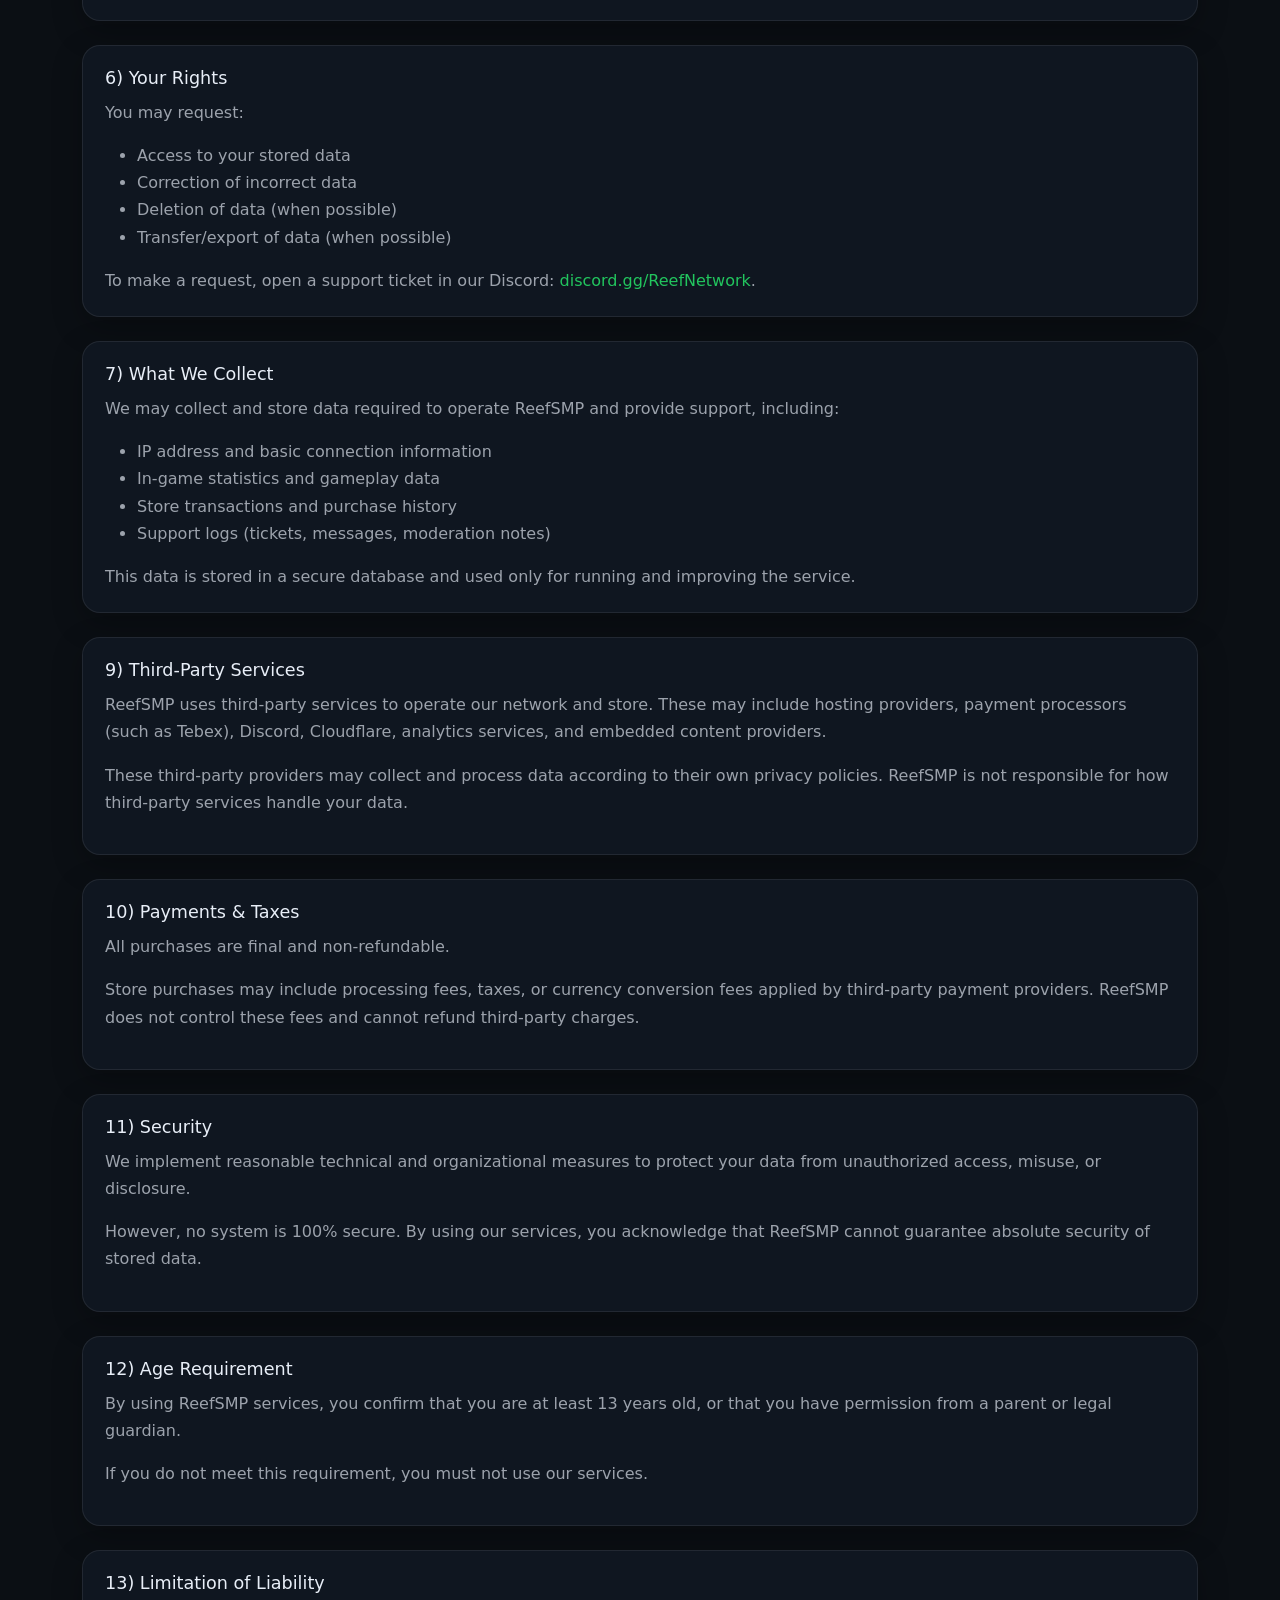
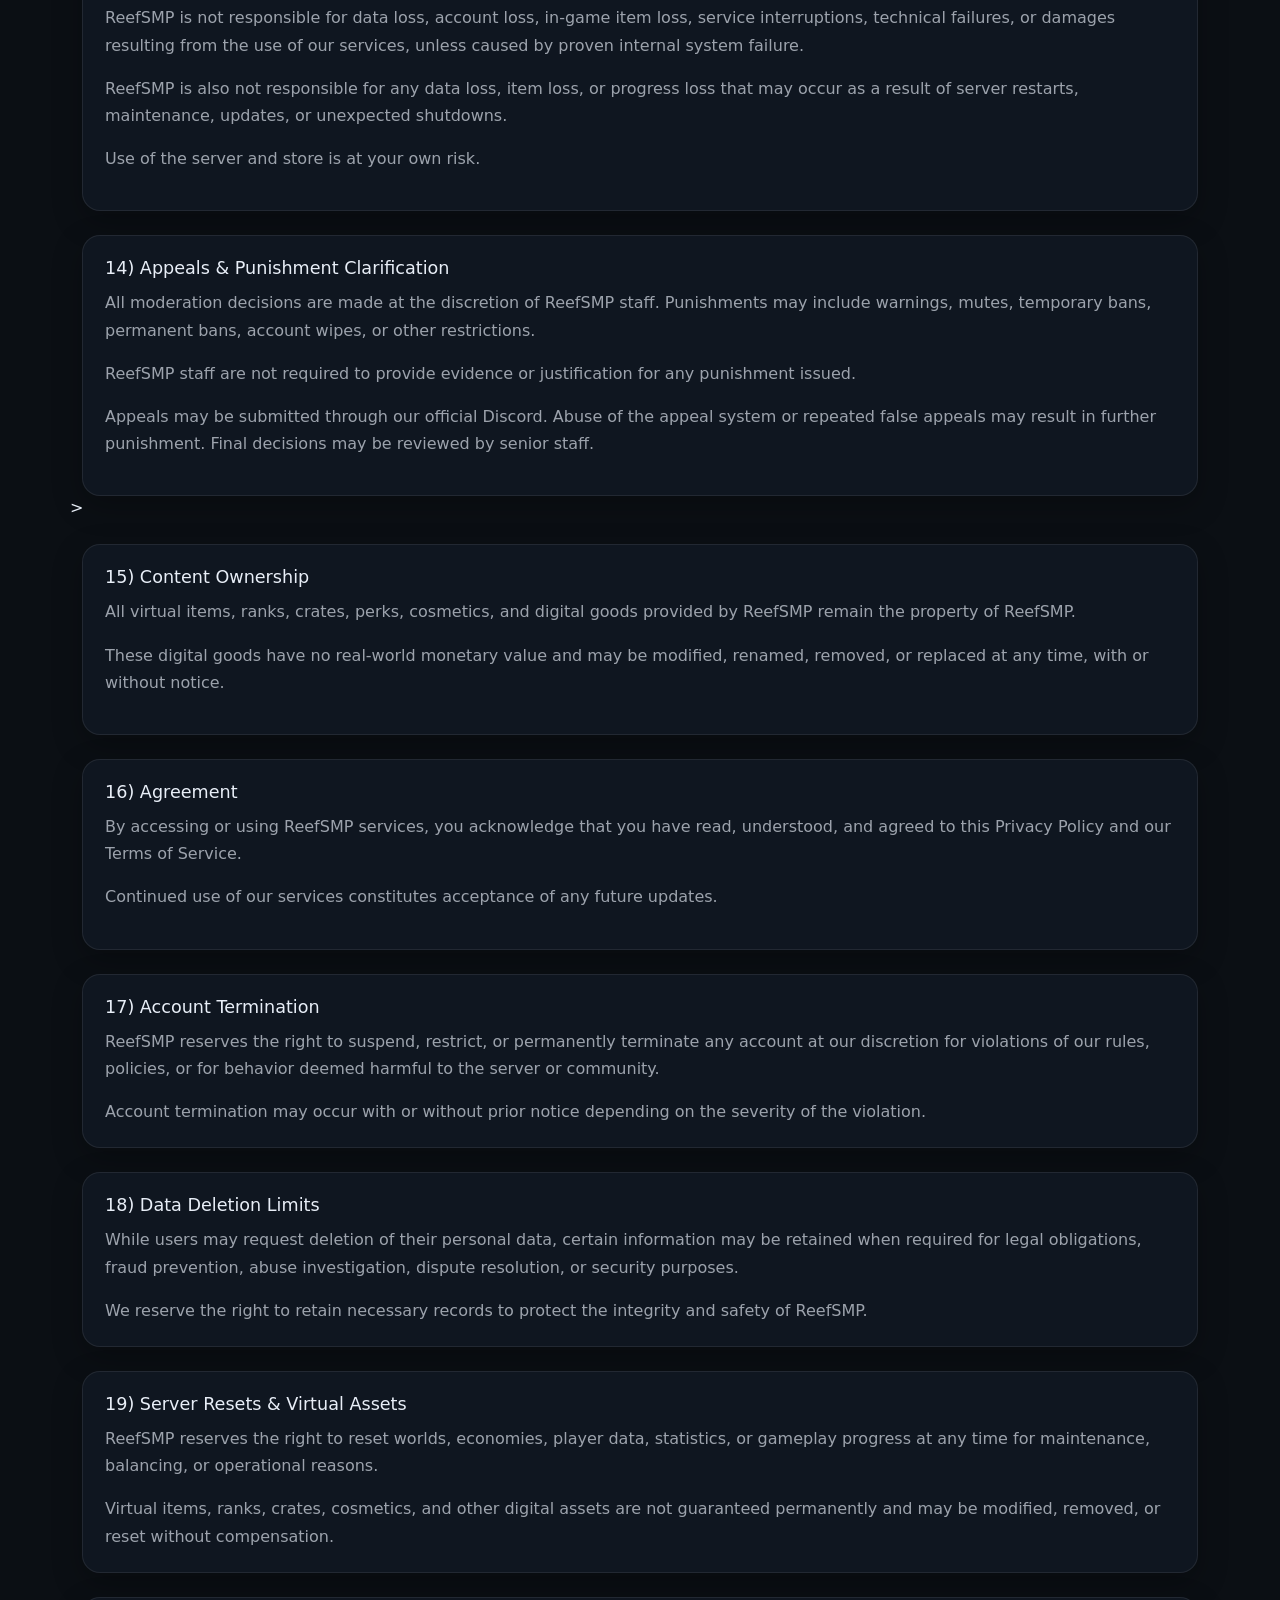
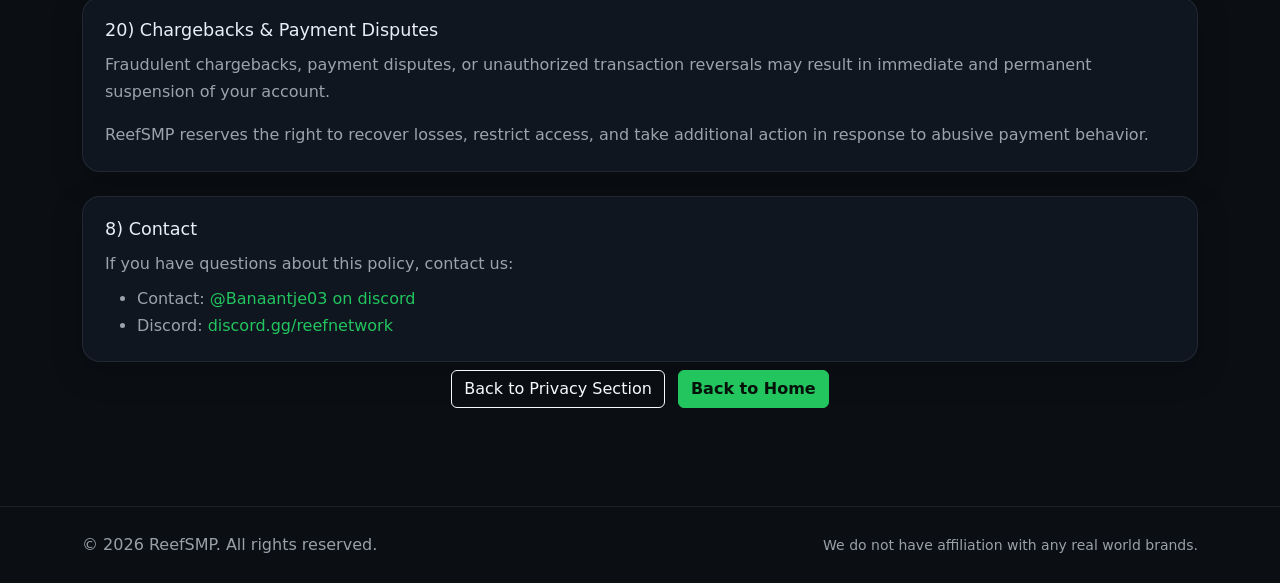
==== commit 1ebec15f: "Update PrivacyPolicy.html" ====
--- a/PrivacyPolicy.html
+++ b/PrivacyPolicy.html
@@ -3,8 +3,8 @@
 <head>
   <meta charset="UTF-8" />
   <meta name="viewport" content="width=device-width, initial-scale=1" />
-  <title>TotemRush - Privacy Policy</title>
-  <meta name="description" content="TotemRush Privacy Policy - how we collect, use, and protect your data." />
+  <title>ReefSMP - Privacy Policy</title>
+  <meta name="description" content="ReefSMP Privacy Policy - how we collect, use, and protect your data." />
   <link rel="icon" type="image/x-icon" href="favicon.ico" />
 
   <!-- Bootstrap -->
@@ -106,12 +106,12 @@
   <nav class="navbar navbar-expand-lg navbar-dark fixed-top navbar-custom">
     <div class="container">
       <a class="navbar-brand d-flex align-items-center gap-2" href="index.html">
-        <img src="256x256tblogo.png" class="logo-img" alt="TotemRush Logo" />
-        <span class="fw-bold">TotemRush</span>
+        <img src="256x256tblogo.png" class="logo-img" alt="ReefSMP Logo" />
+        <span class="fw-bold">ReefSMP</span>
       </a>
 
     <div class="ms-auto">
-      <a class="btn btn-accent btn-sm" href="https://TotemRush.net">Back to Website</a>
+      <a class="btn btn-accent btn-sm" href="https://www.ReefSMP.org">Back to Website</a>
       </div>
     </div>
   </nav>
@@ -120,9 +120,9 @@
   <header class="page-header">
     <div class="container">
       <span class="badge badge-accent mb-3">Privacy Policy</span>
-      <h1 class="display-6 fw-bold mb-2">TotemRush Privacy Policy</h1>
+      <h1 class="display-6 fw-bold mb-2">ReefSMP Privacy Policy</h1>
       <p class="lead lead-muted mb-0">
-        This policy explains how we use and protect data while running TotemRush services.
+        This policy explains how we use and protect data while running ReefSMP services.
       </p>
       <p class="small lead-muted mt-3 mb-0">
         Last updated: <span id="lastUpdated"></span>
@@ -208,7 +208,7 @@
           <h3>5) Changes to This Policy</h3>
           <p>
             We have the right to update or change this Privacy Policy at any time, with or without notice.
-            If you continue using TotemRush after changes are published, you agree to the updated policy.
+            If you continue using ReefSMP after changes are published, you agree to the updated policy.
           </p>
           <p class="mb-0">
             For important updates, we may announce them on Discord or the website, but we are not required to do so.
@@ -238,7 +238,7 @@
         <div class="policy-card">
           <h3>7) What We Collect</h3>
           <p>
-            We may collect and store data required to operate TotemRush and provide support, including:
+            We may collect and store data required to operate ReefSMP and provide support, including:
           </p>
           <ul>
             <li>IP address and basic connection information</li>
@@ -257,13 +257,13 @@
     <div class="policy-card">
         <h3>9) Third-Party Services</h3>
         <p>
-            TotemRush uses third-party services to operate our network and store. These may include
+            ReefSMP uses third-party services to operate our network and store. These may include
             hosting providers, payment processors (such as Tebex), Discord, Cloudflare,
             analytics services, and embedded content providers.
         </p>
         <p>
             These third-party providers may collect and process data according to their own privacy policies.
-            TotemRush is not responsible for how third-party services handle your data.
+            ReefSMP is not responsible for how third-party services handle your data.
         </p>
     </div>
 </div>
@@ -277,7 +277,7 @@
         </p>
         <p>
             Store purchases may include processing fees, taxes, or currency conversion fees
-            applied by third-party payment providers. TotemRush does not control these fees
+            applied by third-party payment providers. ReefSMP does not control these fees
             and cannot refund third-party charges.
         </p>
     </div>
@@ -293,7 +293,7 @@
         </p>
         <p>
             However, no system is 100% secure. By using our services, you acknowledge that
-            TotemRush cannot guarantee absolute security of stored data.
+            ReefSMP cannot guarantee absolute security of stored data.
         </p>
     </div>
 </div>
@@ -303,7 +303,7 @@
     <div class="policy-card">
         <h3>12) Age Requirement</h3>
         <p>
-            By using TotemRush services, you confirm that you are at least 13 years old,
+            By using ReefSMP services, you confirm that you are at least 13 years old,
             or that you have permission from a parent or legal guardian.
         </p>
         <p>
@@ -317,12 +317,12 @@
     <div class="policy-card">
         <h3>13) Limitation of Liability</h3>
         <p>
-            TotemRush is not responsible for data loss, account loss, in-game item loss,
+            ReefSMP is not responsible for data loss, account loss, in-game item loss,
             service interruptions, technical failures, or damages resulting from the use
             of our services, unless caused by proven internal system failure.
         </p>
         <p>
-            TotemRush is also not responsible for any data loss, item loss, or progress loss
+            ReefSMP is also not responsible for any data loss, item loss, or progress loss
             that may occur as a result of server restarts, maintenance, updates, or
             unexpected shutdowns.
         </p>
@@ -337,12 +337,12 @@
     <div class="policy-card">
         <h3>14) Appeals & Punishment Clarification</h3>
         <p>
-            All moderation decisions are made at the discretion of TotemRush staff.
+            All moderation decisions are made at the discretion of ReefSMP staff.
             Punishments may include warnings, mutes, temporary bans, permanent bans,
             account wipes, or other restrictions.
         </p>
         <p>
-            TotemRush staff are not required to provide evidence or justification for any punishment issued.
+            ReefSMP staff are not required to provide evidence or justification for any punishment issued.
         </p>
         <p>
             Appeals may be submitted through our official Discord.
@@ -358,7 +358,7 @@
         <h3>15) Content Ownership</h3>
         <p>
             All virtual items, ranks, crates, perks, cosmetics, and digital goods
-            provided by TotemRush remain the property of TotemRush.
+            provided by ReefSMP remain the property of ReefSMP.
         </p>
         <p>
             These digital goods have no real-world monetary value and may be modified,
@@ -372,7 +372,7 @@
     <div class="policy-card">
         <h3>16) Agreement</h3>
         <p>
-            By accessing or using TotemRush services, you acknowledge that you have read,
+            By accessing or using ReefSMP services, you acknowledge that you have read,
             understood, and agreed to this Privacy Policy and our Terms of Service.
         </p>
         <p>
@@ -386,7 +386,7 @@
     <div class="policy-card">
         <h3>17) Account Termination</h3>
         <p>
-            TotemRush reserves the right to suspend, restrict, or permanently terminate
+            ReefSMP reserves the right to suspend, restrict, or permanently terminate
             any account at our discretion for violations of our rules, policies,
             or for behavior deemed harmful to the server or community.
         </p>
@@ -406,7 +406,7 @@
             abuse investigation, dispute resolution, or security purposes.
         </p>
         <p class="mb-0">
-            We reserve the right to retain necessary records to protect the integrity and safety of TotemRush.
+            We reserve the right to retain necessary records to protect the integrity and safety of ReefSMP.
         </p>
     </div>
 </div>
@@ -416,7 +416,7 @@
     <div class="policy-card">
         <h3>19) Server Resets & Virtual Assets</h3>
         <p>
-            TotemRush reserves the right to reset worlds, economies, player data,
+            ReefSMP reserves the right to reset worlds, economies, player data,
             statistics, or gameplay progress at any time for maintenance,
             balancing, or operational reasons.
         </p>
@@ -436,7 +436,7 @@
             may result in immediate and permanent suspension of your account.
         </p>
         <p class="mb-0">
-            TotemRush reserves the right to recover losses, restrict access,
+            ReefSMP reserves the right to recover losses, restrict access,
             and take additional action in response to abusive payment behavior.
         </p>
     </div>
@@ -463,7 +463,7 @@
 
   <footer>
     <div class="container d-flex flex-column flex-md-row justify-content-between align-items-center gap-2">
-      <div>© 2026 TotemRush. All rights reserved.</div>
+      <div>© 2026 ReefSMP. All rights reserved.</div>
       <div class="small">We do not have affiliation with any real world brands.</div>
     </div>
   </footer>
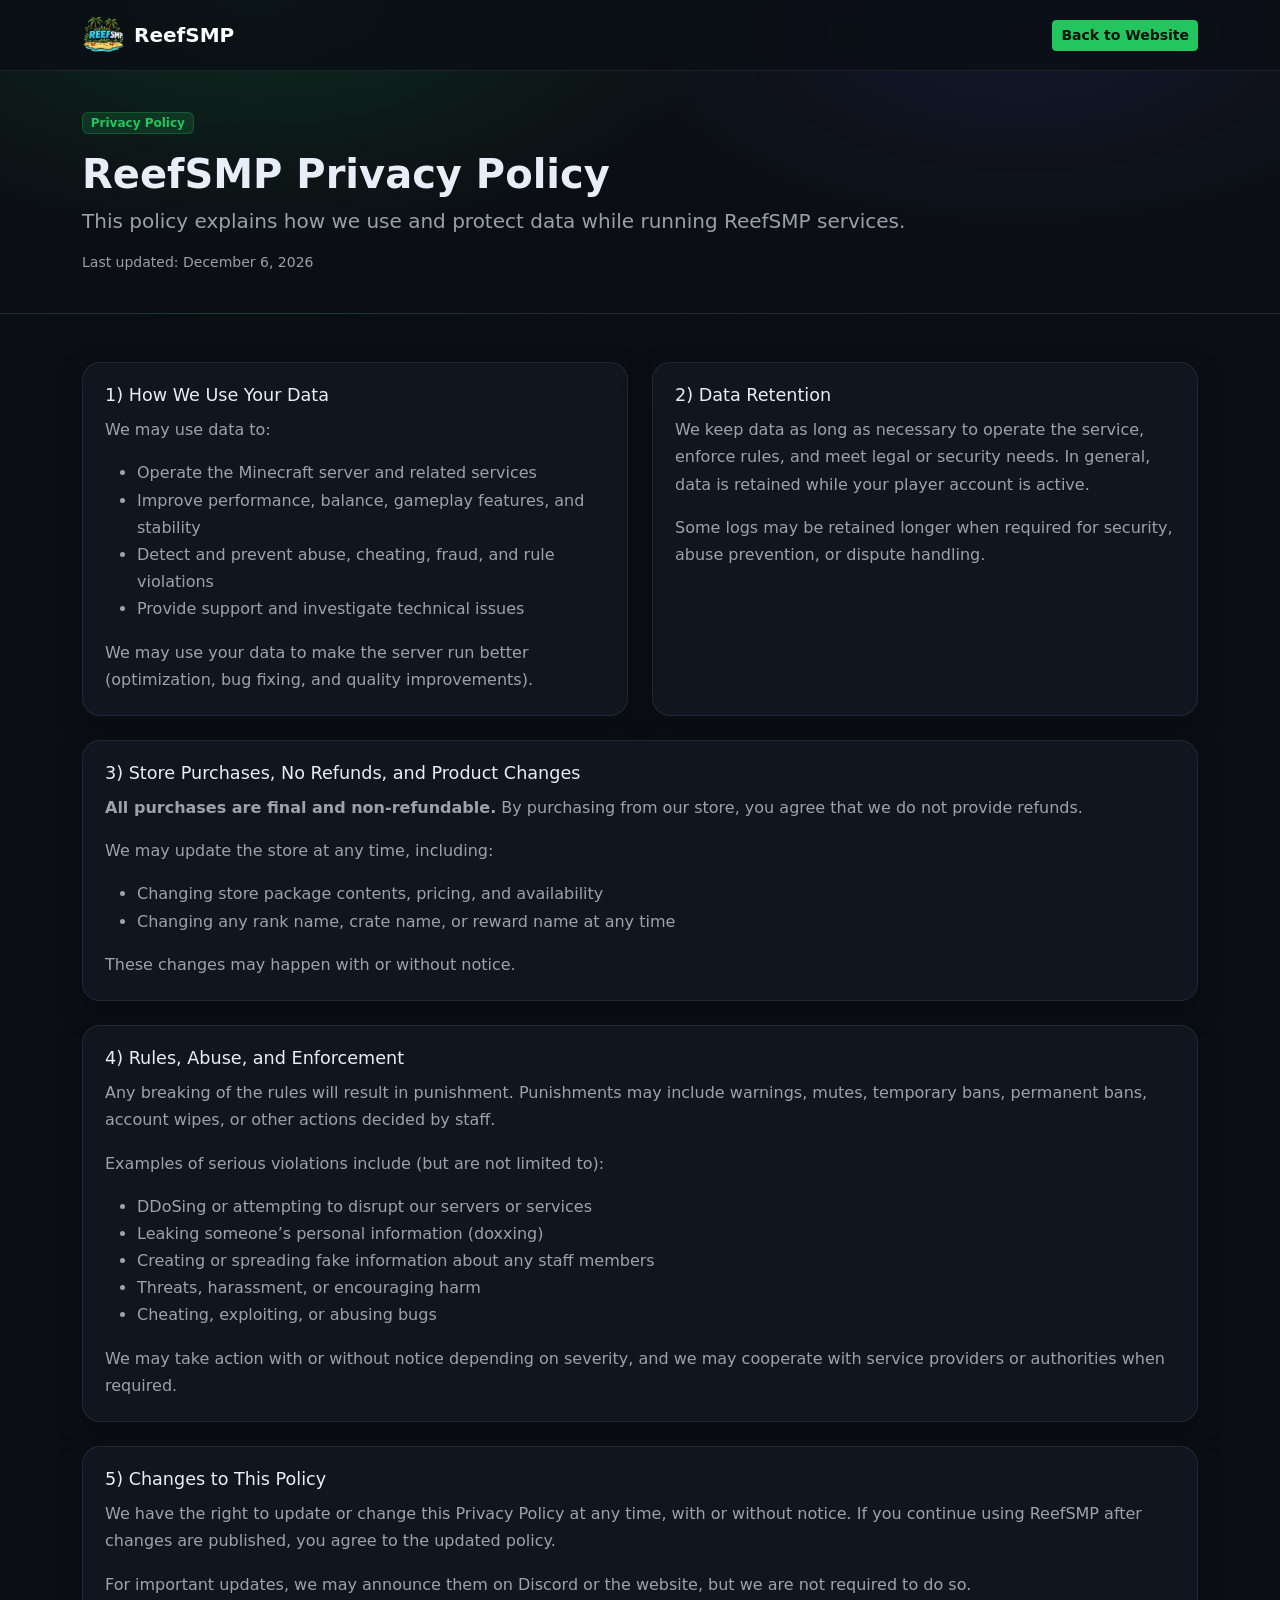
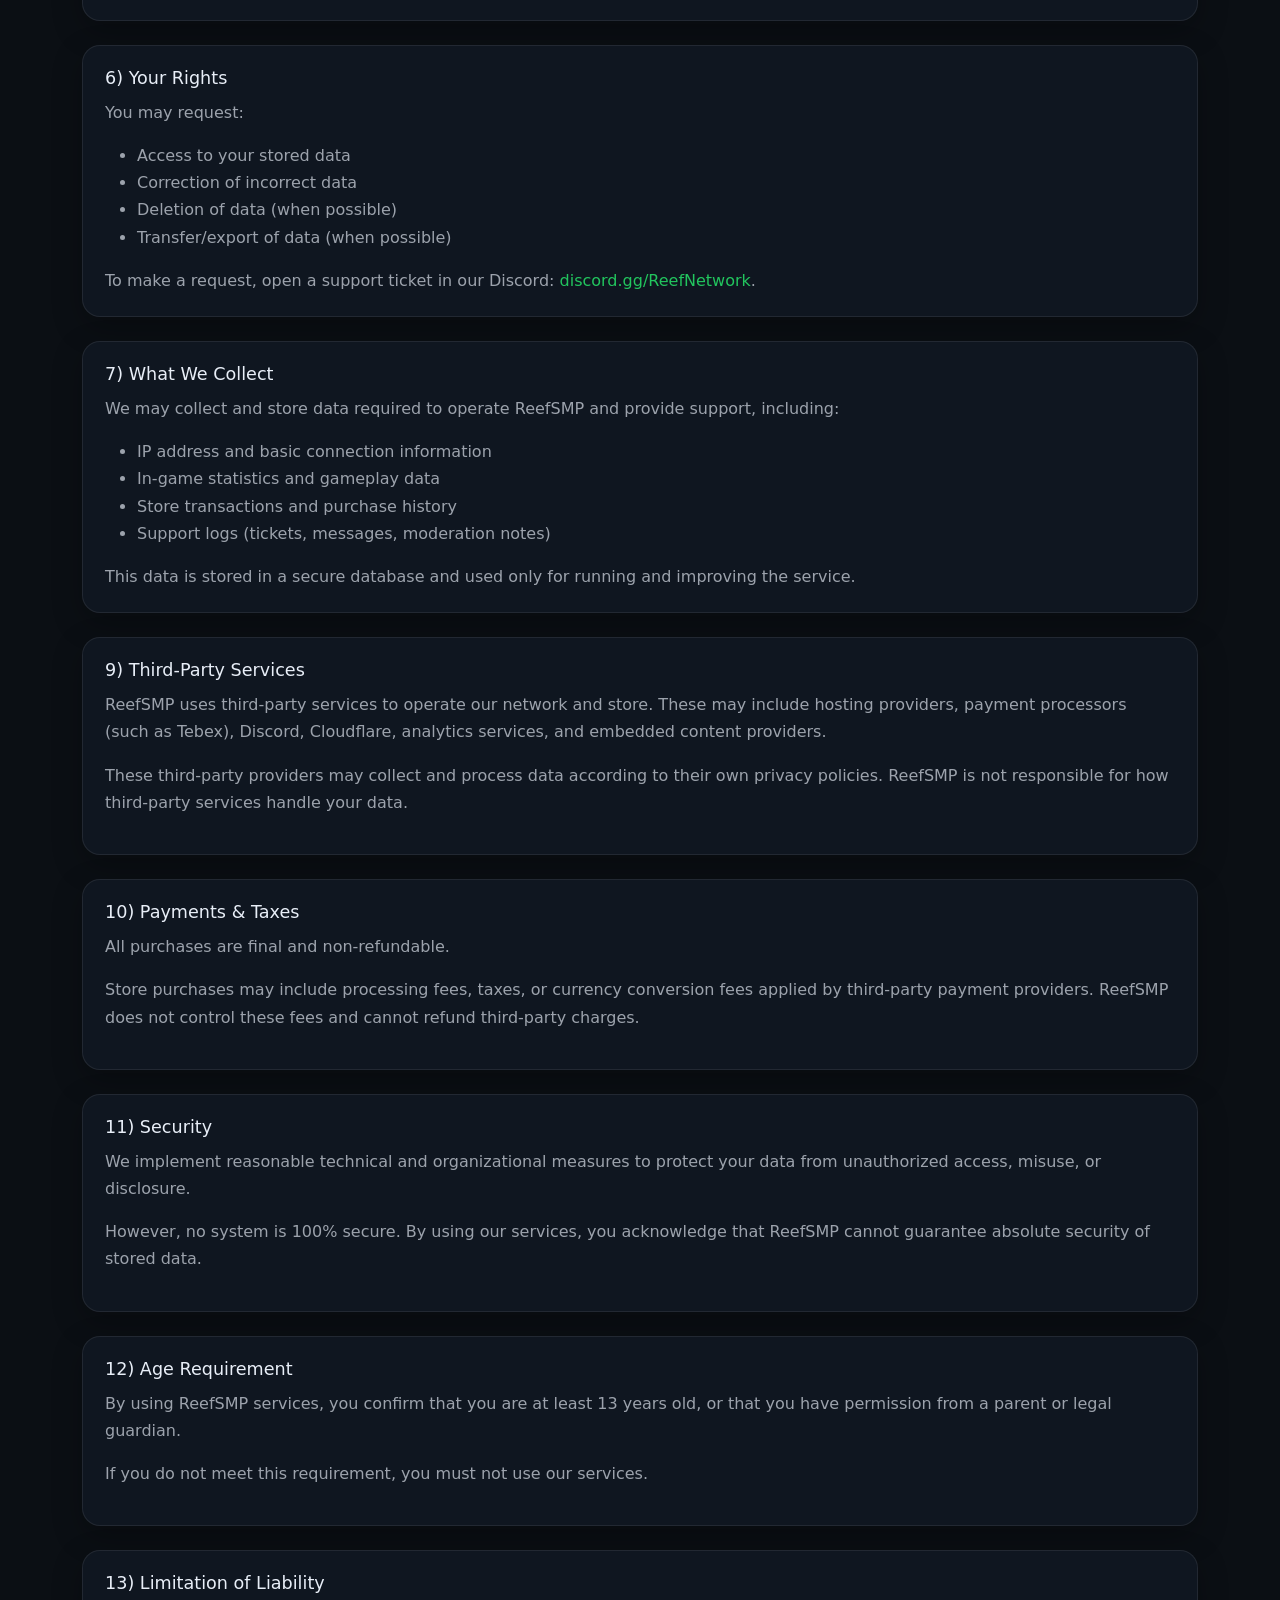
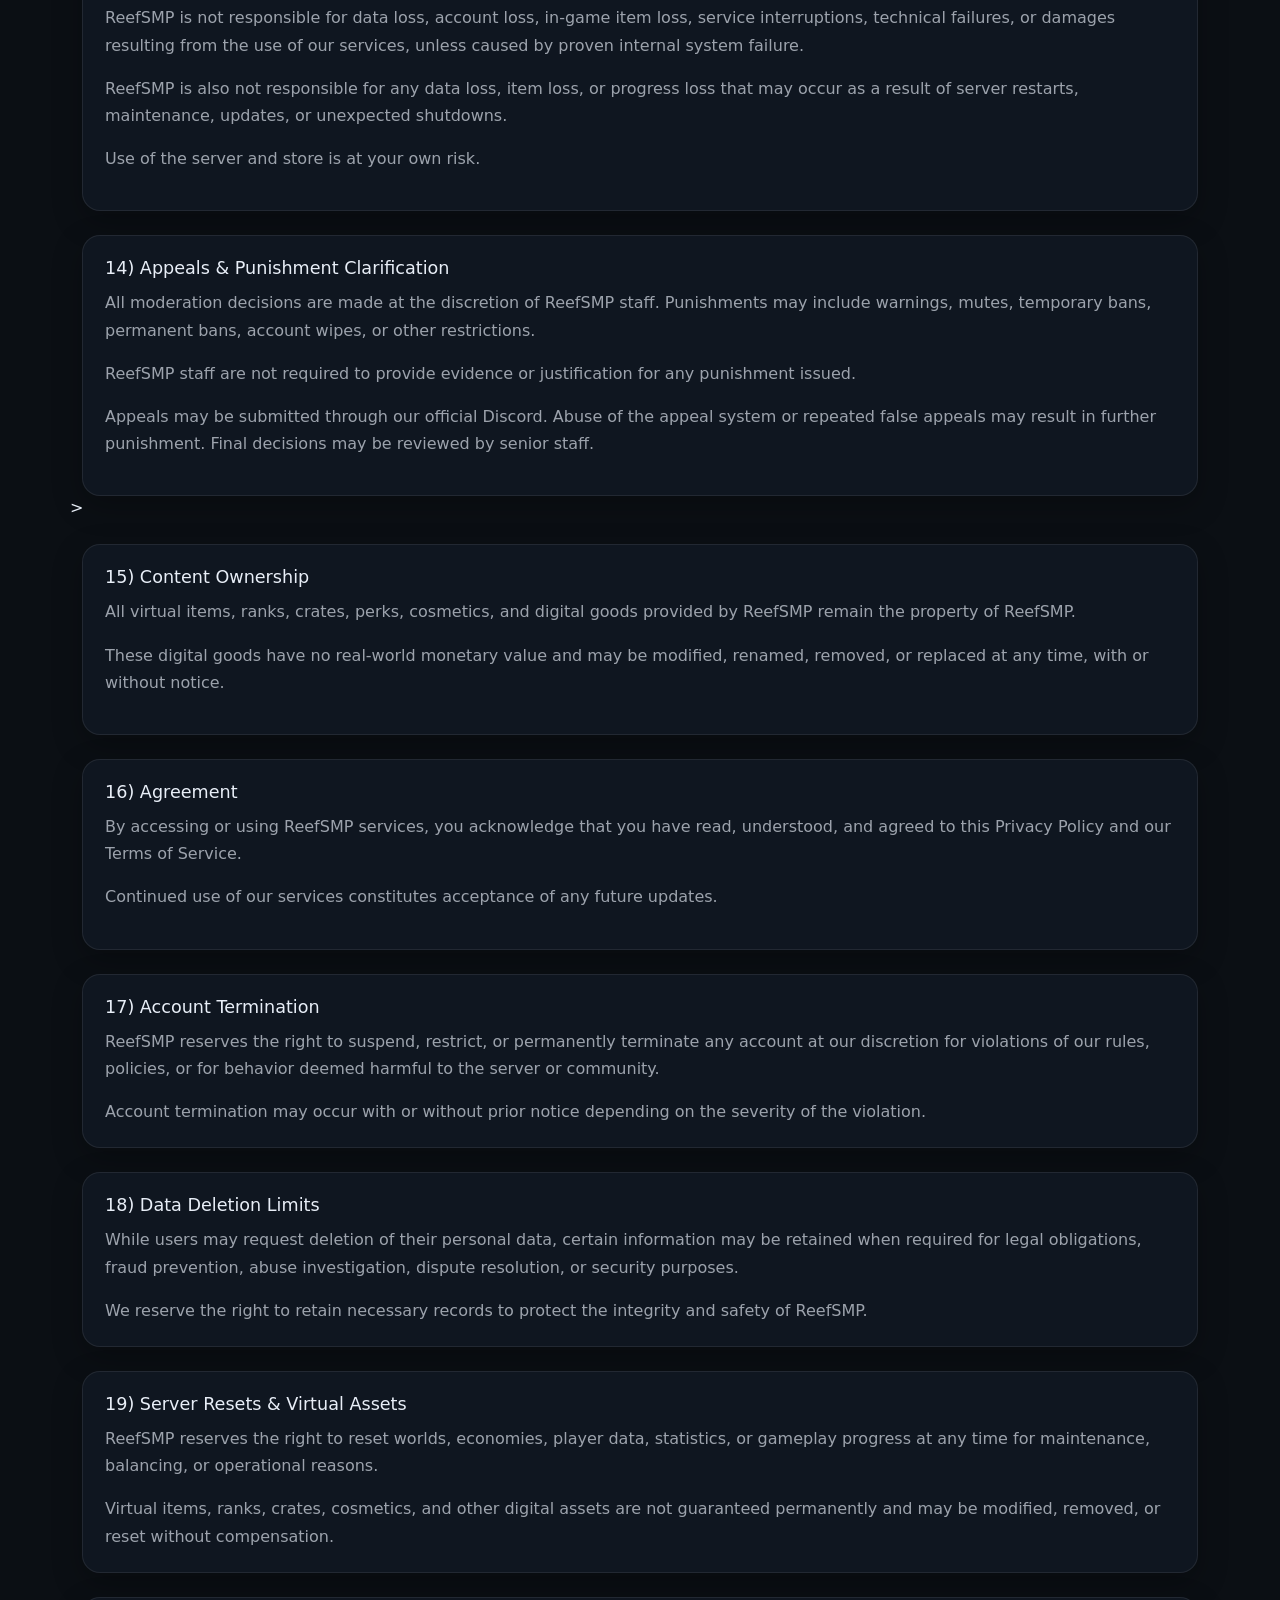
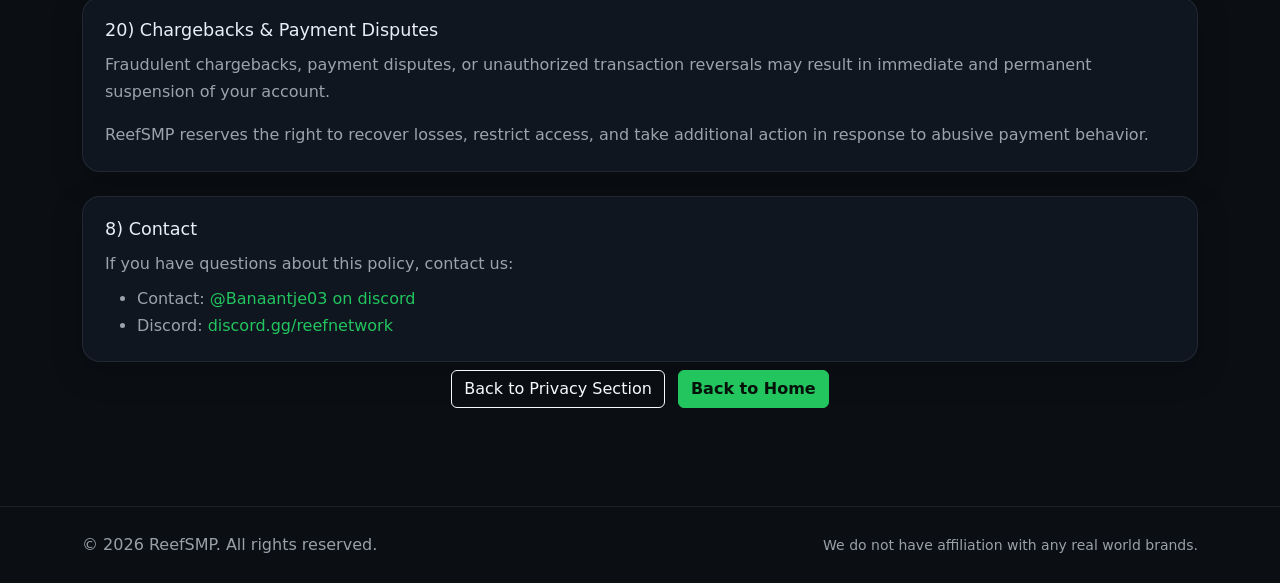
==== commit 9983ea75: "Update PrivacyPolicy.html" ====
--- a/PrivacyPolicy.html
+++ b/PrivacyPolicy.html
@@ -111,7 +111,7 @@
       </a>
 
     <div class="ms-auto">
-      <a class="btn btn-accent btn-sm" href="https://www.ReefSMP.org">Back to Website</a>
+      <a class="btn btn-accent btn-sm" href="https://www.reefsmp.net">Back to Website</a>
       </div>
     </div>
   </nav>
